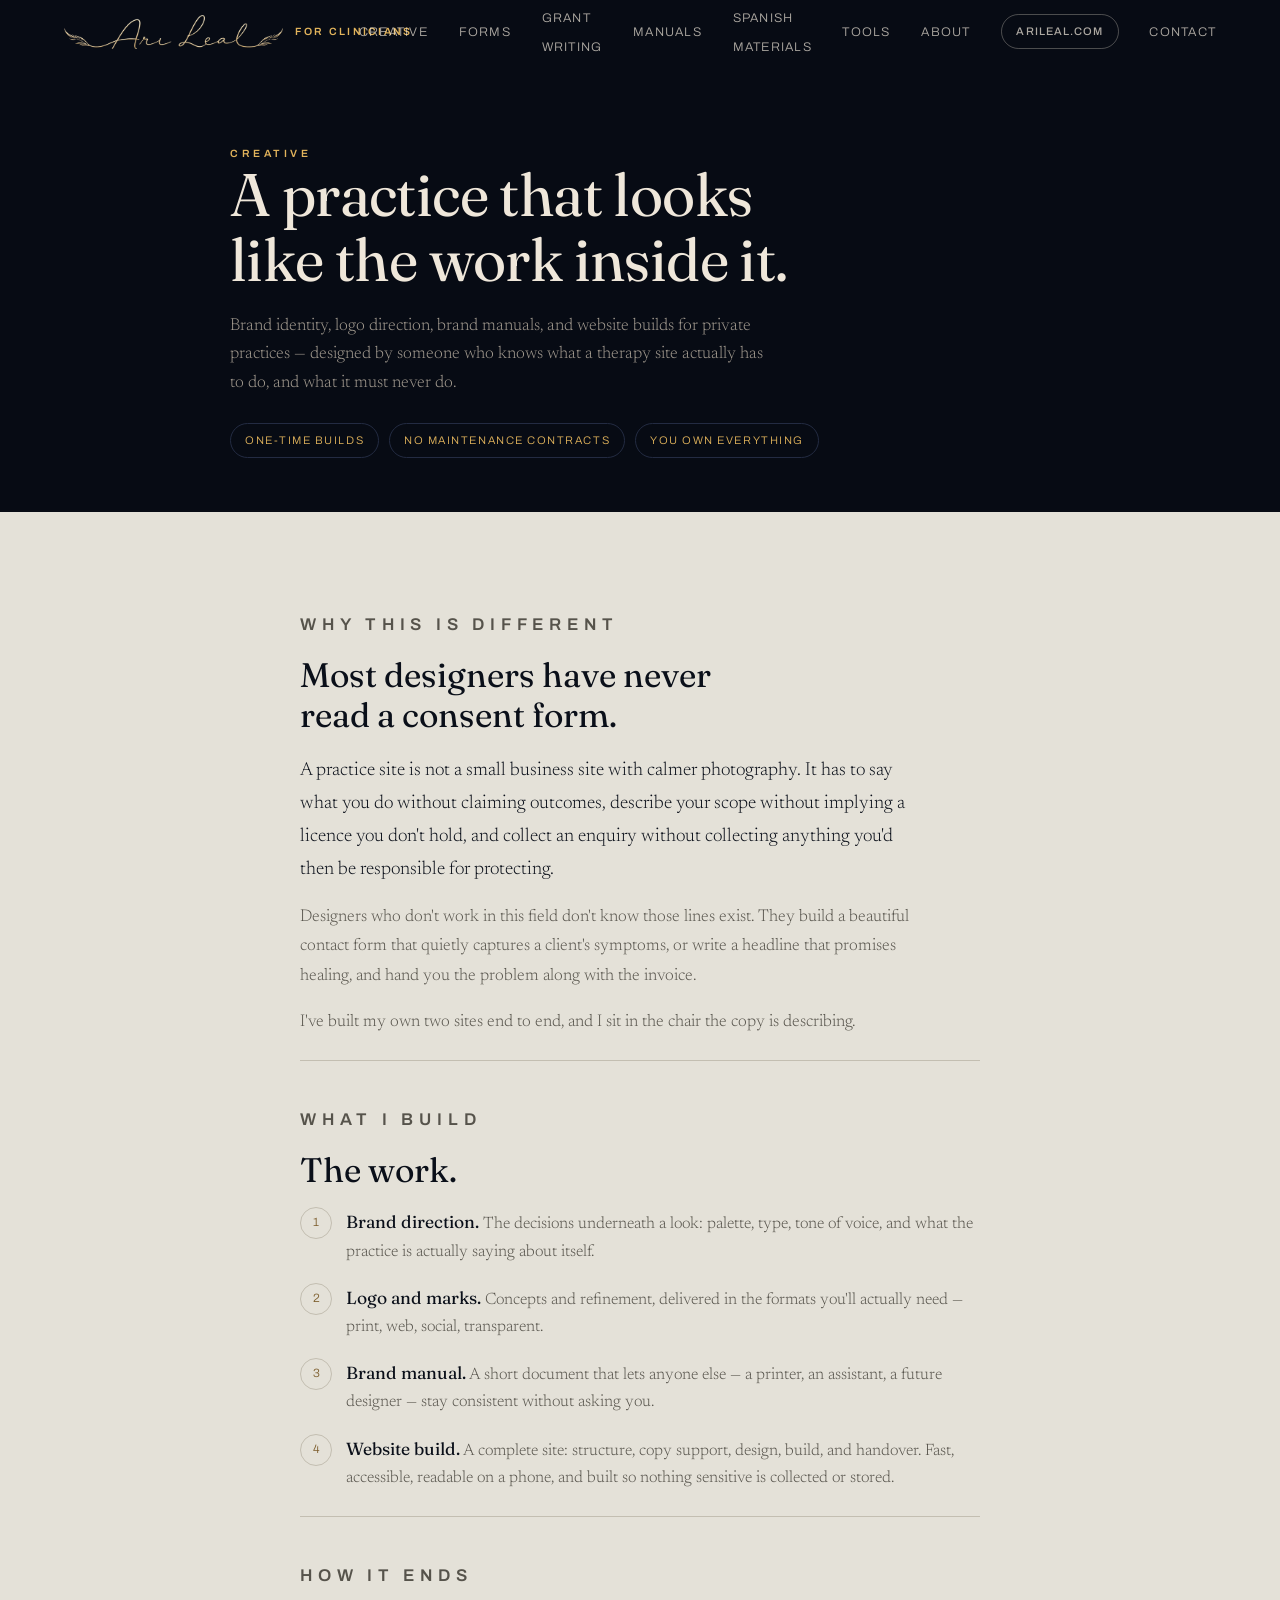
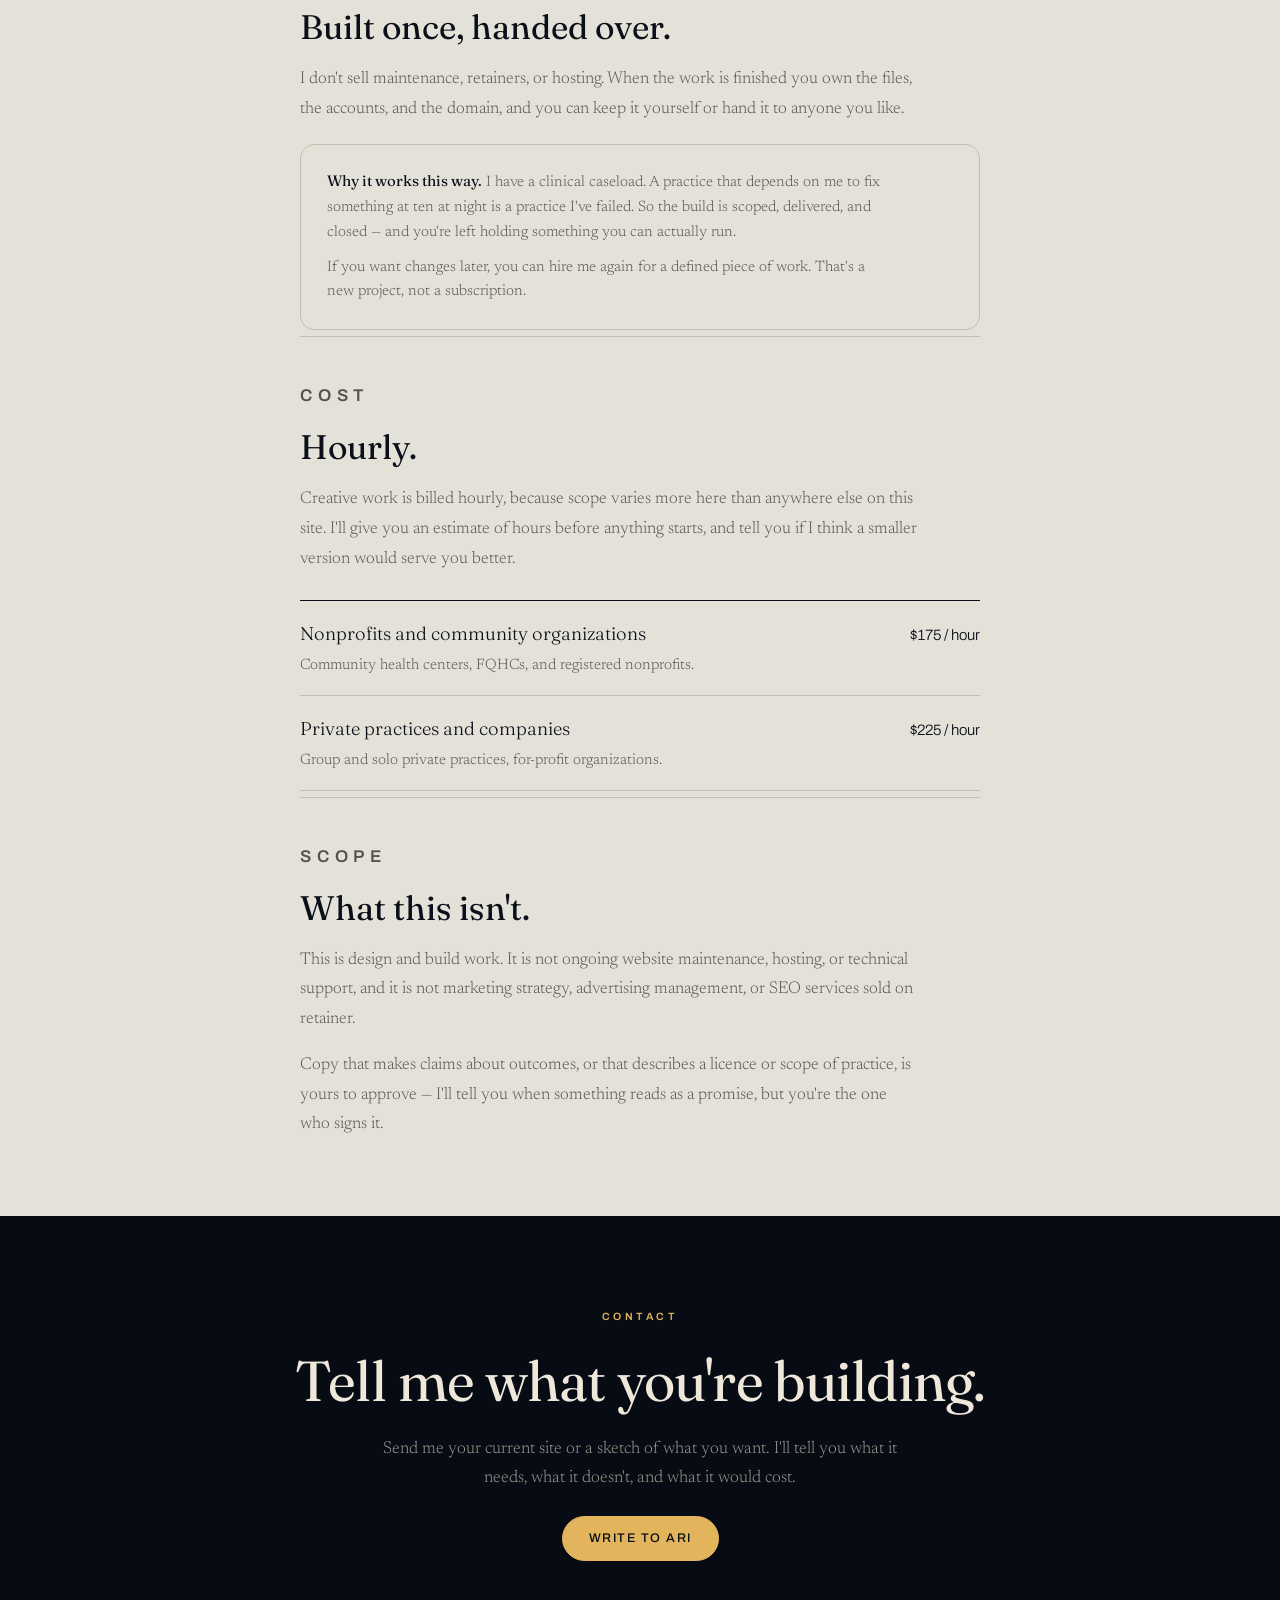
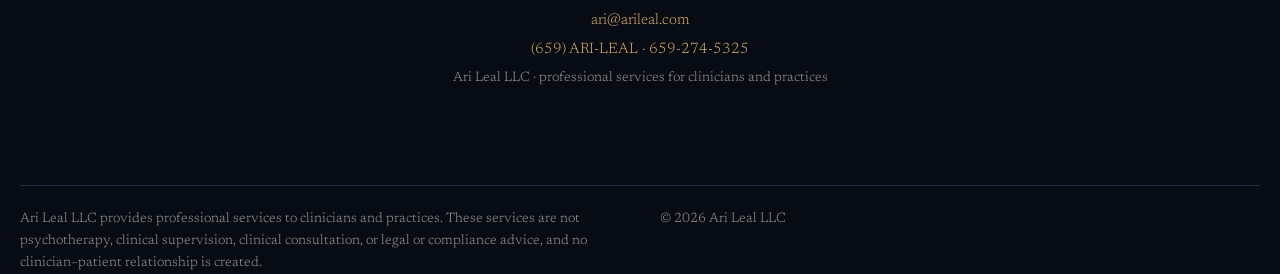
==== creative.html @ 5d5bcf8e "Add files via upload" ====
<!DOCTYPE html>
<html lang="en">
<head>
<meta charset="UTF-8">
<meta name="viewport" content="width=device-width, initial-scale=1.0">
<title>Creative &mdash; Branding and Websites for Practices &middot; Ari Leal for Clinicians</title>
<meta name="description" content="Brand identity, logo direction, brand manuals and website builds for private practices — by a clinician who knows what a practice site has to do. One-time builds, no maintenance contracts.">
<link rel="preconnect" href="https://fonts.googleapis.com">
<link rel="preconnect" href="https://fonts.gstatic.com" crossorigin>
<link rel="stylesheet" href="https://fonts.googleapis.com/css2?family=Archivo:wght@400;500;600&family=Fraunces:ital,opsz,wght@0,9..144,400;0,9..144,500;0,9..144,600;1,9..144,400;1,9..144,500&family=Newsreader:ital,opsz,wght@0,6..72,300;0,6..72,400;1,6..72,300&display=swap">
<link rel="stylesheet" href="styles.css?v=1">
</head>
<body>

<nav id="nav">
  <a class="wordmark" href="index.html" aria-label="Ari Leal — for clinicians"><img src="assets/signature.png" alt="Ari Leal"><span class="wm-sub">For Clinicians</span></a>
  <ul>
    <li><a href="creative.html">Creative</a></li>
    <li><a href="forms.html">Forms</a></li>
    <li><a href="grant-writing.html">Grant Writing</a></li>
    <li><a href="manuals.html">Manuals</a></li>
    <li><a href="spanish-materials.html">Spanish Materials</a></li>
    <li><a href="tools.html">Tools</a></li>
    <li><a href="index.html#about">About</a></li>
    <li><a class="pill pill--ghost navpill" href="https://www.arileal.com">arileal.com</a></li>
    <li><a class="cta" href="#contact">Contact</a></li>
  </ul>
  <button id="menuBtn" class="menu-btn" aria-expanded="false" aria-controls="drawer">Menu</button>
</nav>

<div id="drawer" class="drawer" aria-hidden="true">
  <button id="drawerClose" class="drawer-close" aria-label="Close">Close</button>
  <a href="creative.html">Creative</a>
  <a href="forms.html">Forms</a>
  <a href="grant-writing.html">Grant Writing</a>
  <a href="manuals.html">Manuals</a>
  <a href="spanish-materials.html">Spanish Materials</a>
  <a href="tools.html">Tools</a>
  <a href="index.html#about">About</a>
  <a href="#contact">Contact</a>
  <a href="https://www.arileal.com">arileal.com</a>
</div>


<section class="panel" id="c-hero" data-tone="dark">
  <div class="wrap">
    <p class="eyebrow rv">Creative</p>
    <h1 class="rv">A practice that looks like the work inside it.</h1>
    <p class="lede rv">Brand identity, logo direction, brand manuals, and website builds for private practices &mdash; designed by someone who knows what a therapy site actually has to do, and what it must never do.</p>
    <div class="creds rv">
      <span>One-time builds</span>
      <span>No maintenance contracts</span>
      <span>You own everything</span>
    </div>
  </div>
</section>

<section class="panel c-body" data-tone="light">
  <div class="wrap"><div class="c-col">

    <div class="c-beat">
      <p class="eyebrow">Why this is different</p>
      <h2>Most designers have never read a consent form.</h2>
      <p class="lead">A practice site is not a small business site with calmer photography. It has to say what you do without claiming outcomes, describe your scope without implying a licence you don't hold, and collect an enquiry without collecting anything you'd then be responsible for protecting.</p>
      <p>Designers who don't work in this field don't know those lines exist. They build a beautiful contact form that quietly captures a client's symptoms, or write a headline that promises healing, and hand you the problem along with the invoice.</p>
      <p>I've built my own two sites end to end, and I sit in the chair the copy is describing.</p>
    </div>

    <div class="c-beat">
      <p class="eyebrow">What I build</p>
      <h2>The work.</h2>
      <ol>
        <li><b>Brand direction.</b> The decisions underneath a look: palette, type, tone of voice, and what the practice is actually saying about itself.</li>
        <li><b>Logo and marks.</b> Concepts and refinement, delivered in the formats you'll actually need &mdash; print, web, social, transparent.</li>
        <li><b>Brand manual.</b> A short document that lets anyone else &mdash; a printer, an assistant, a future designer &mdash; stay consistent without asking you.</li>
        <li><b>Website build.</b> A complete site: structure, copy support, design, build, and handover. Fast, accessible, readable on a phone, and built so nothing sensitive is collected or stored.</li>
      </ol>
    </div>

    <div class="c-beat">
      <p class="eyebrow">How it ends</p>
      <h2>Built once, handed over.</h2>
      <p>I don't sell maintenance, retainers, or hosting. When the work is finished you own the files, the accounts, and the domain, and you can keep it yourself or hand it to anyone you like.</p>
      <div class="notebox">
        <p><b>Why it works this way.</b> I have a clinical caseload. A practice that depends on me to fix something at ten at night is a practice I've failed. So the build is scoped, delivered, and closed &mdash; and you're left holding something you can actually run.</p>
        <p>If you want changes later, you can hire me again for a defined piece of work. That's a new project, not a subscription.</p>
      </div>
    </div>

    <div class="c-beat">
      <p class="eyebrow">Cost</p>
      <h2>Hourly.</h2>
      <p>Creative work is billed hourly, because scope varies more here than anywhere else on this site. I'll give you an estimate of hours before anything starts, and tell you if I think a smaller version would serve you better.</p>
      <div class="prices">
        <div class="price-row">
          <div><div class="pname">Nonprofits and community organizations</div><div class="pdesc">Community health centers, FQHCs, and registered nonprofits.</div></div>
          <div class="pfig">$175 / hour</div>
        </div>
        <div class="price-row">
          <div><div class="pname">Private practices and companies</div><div class="pdesc">Group and solo private practices, for-profit organizations.</div></div>
          <div class="pfig">$225 / hour</div>
        </div>
      </div>
    </div>

    <div class="c-beat">
      <p class="eyebrow">Scope</p>
      <h2>What this isn't.</h2>
      <p>This is design and build work. It is not ongoing website maintenance, hosting, or technical support, and it is not marketing strategy, advertising management, or SEO services sold on retainer.</p>
      <p>Copy that makes claims about outcomes, or that describes a licence or scope of practice, is yours to approve &mdash; I'll tell you when something reads as a promise, but you're the one who signs it.</p>
    </div>

  </div></div>
</section>
<section class="panel" id="contact" data-tone="dark">
  <div class="wrap begin-inner">
    <p class="eyebrow">Contact</p>
    <h2>Tell me what you're building.</h2>
    <p class="lede">Send me your current site or a sketch of what you want. I'll tell you what it needs, what it doesn't, and what it would cost.</p>
    <p class="cta-row">
      <a class="pill pill--solid" href="mailto:ari@arileal.com?subject=Clinician%20services">Write to Ari</a>
    </p>
    <p class="reach">
      <a href="mailto:ari@arileal.com">ari@arileal.com</a><br>
      <a href="tel:+16592745325">(659) ARI-LEAL &middot; 659-274-5325</a><br>
      <span class="dim">Ari Leal LLC &middot; professional services for clinicians and practices</span>
    </p>
  </div>
</section>

<footer>
  <p class="legal">Ari Leal LLC provides professional services to clinicians and practices. These services are not psychotherapy, clinical supervision, clinical consultation, or legal or compliance advice, and no clinician&ndash;patient relationship is created.</p>
  <p class="legal">&copy; 2026 Ari Leal LLC</p>
</footer>

<script>
(function(){
  var root=document.documentElement; root.classList.add('js');
  document.body.setAttribute('data-tone','light');
  var panels=[].slice.call(document.querySelectorAll('.panel'));
  var nav=document.getElementById('nav');
  if('IntersectionObserver' in window){
    var reveal=new IntersectionObserver(function(es){es.forEach(function(e){if(e.isIntersecting)e.target.classList.add('is-in');});},{threshold:0.12});
    panels.forEach(function(p){reveal.observe(p);});
    var active=new IntersectionObserver(function(es){es.forEach(function(e){
      if(!e.isIntersecting)return;
      document.body.setAttribute('data-tone',e.target.getAttribute('data-tone'));
    });},{threshold:0.5});
    panels.forEach(function(p){active.observe(p);});
  }else{panels.forEach(function(p){p.classList.add('is-in');});}
  panels[0].classList.add('is-in');
  function onScroll(){nav.classList.toggle('solid',window.scrollY>40);} onScroll();
  window.addEventListener('scroll',onScroll,{passive:true});
  var btn=document.getElementById('menuBtn'),dr=document.getElementById('drawer'),cl=document.getElementById('drawerClose');
  function openD(){dr.classList.add('open');dr.setAttribute('aria-hidden','false');btn.setAttribute('aria-expanded','true');}
  function closeD(){dr.classList.remove('open');dr.setAttribute('aria-hidden','true');btn.setAttribute('aria-expanded','false');}
  if(btn){btn.addEventListener('click',openD);} if(cl){cl.addEventListener('click',closeD);}
  if(dr){dr.querySelectorAll('a').forEach(function(a){a.addEventListener('click',closeD);});}
})();
</script>
</body>
</html>
---- styles.css ----
/* =========================================================
   ARI LEAL — shared stylesheet
   base system + per-page sections
   ========================================================= */


/* ============================================================
   ARI LEAL — THE DESCENT
   Seven levels. Dark = submerged. Light = surfaced.
   Palette extends the existing night & gold tokens.
   ============================================================ */

:root{
  /* submerged */
  --night:#070B14; --panel:#0D1220; --line:#232B42;
  --gold:#E2B45C;  --gold-soft:#A9874A;
  --ink:#EFE7DA;   --muted:#A39B90;
  /* surfaced */
  --shore:#E4E1D8; --shore-2:#D6D2C7; --shore-line:#C3BEB1;
  --ink-deep:#0A0F19; --muted-deep:#56534B; --gold-deep:#7A5A28;
  /* spent once */
  --ember:#D4784A; --ember-deep:#A8512A;

  --fr:"Fraunces",Georgia,serif;
  --nw:"Newsreader",Georgia,serif;
  --ar:"Archivo","Helvetica Neue",Arial,sans-serif;

  --nav-h:64px;
  --pad:clamp(22px,5vw,72px);
  --ease:cubic-bezier(.22,.61,.36,1);
}

*{box-sizing:border-box;margin:0;padding:0}
html{
  scroll-behavior:smooth;
  scroll-snap-type:y mandatory;
  background:var(--night);
  -webkit-text-size-adjust:100%;
}
body{
  background:var(--night);
  color:var(--ink);
  font-family:var(--nw); font-weight:300;
  font-size:17px; line-height:1.65;
  -webkit-font-smoothing:antialiased;
  overflow-x:hidden;
}
img,video{display:block;max-width:100%}
a{color:inherit;text-decoration:none}
:focus-visible{outline:2px solid var(--gold);outline-offset:3px;border-radius:2px}

/* ---------- tone system : every component reads these ---------- */
[data-tone="dark"]{
  --bg:var(--night); --surface:var(--panel); --fg:var(--ink);
  --dim:var(--muted); --accent:var(--gold); --accent-ink:var(--night);
  --rule:var(--line);
}
[data-tone="light"]{
  --bg:var(--shore); --surface:var(--shore-2); --fg:var(--ink-deep);
  --dim:var(--muted-deep); --accent:var(--gold-deep); --accent-ink:var(--shore);
  --rule:var(--shore-line);
}

/* ============================ NAV ============================ */
#nav{
  position:fixed; inset:0 0 auto 0; z-index:60;
  height:var(--nav-h);
  display:flex; align-items:center; justify-content:space-between;
  padding:0 var(--pad);
  font-family:var(--ar);
  transition:background .45s var(--ease), border-color .45s var(--ease), color .45s var(--ease);
  border-bottom:1px solid transparent;
  color:var(--ink);
}
#nav.solid{backdrop-filter:blur(14px) saturate(120%);-webkit-backdrop-filter:blur(14px) saturate(120%)}
body[data-tone="dark"] #nav.solid{background:rgba(7,11,20,.78);border-bottom-color:rgba(35,43,66,.9);color:var(--ink)}
body[data-tone="light"] #nav.solid{background:rgba(228,225,216,.82);border-bottom-color:rgba(195,190,177,.9);color:var(--ink-deep)}
body[data-tone="light"] #nav:not(.solid){color:var(--ink-deep)}

.wordmark{
  font-family:var(--fr); font-weight:500;
  font-size:14px; letter-spacing:.34em; text-transform:uppercase;
  white-space:nowrap;
}
#nav ul{display:flex; gap:clamp(16px,2.4vw,34px); list-style:none; align-items:center}
#nav ul a{
  font-size:12.5px; letter-spacing:.1em; text-transform:uppercase;
  opacity:.72; transition:opacity .2s, color .2s;
}
#nav ul a:hover{opacity:1}
.pill{
  display:inline-flex; align-items:center; justify-content:center; gap:.5em;
  font-family:var(--ar); font-size:12.5px; font-weight:500;
  letter-spacing:.12em; text-transform:uppercase;
  padding:11px 26px; border-radius:999px;
  border:1px solid currentColor;
  transition:background .28s var(--ease), color .28s var(--ease), transform .28s var(--ease), border-color .28s var(--ease);
  white-space:nowrap;
}
.pill:hover{transform:translateY(-1px)}
.pill--ghost{color:var(--fg); border-color:color-mix(in srgb, var(--fg) 42%, transparent)}
.pill--ghost:hover{border-color:var(--fg); background:color-mix(in srgb, var(--fg) 8%, transparent)}
.pill--solid{background:var(--accent); color:var(--accent-ink); border-color:var(--accent)}
.pill--solid:hover{background:color-mix(in srgb, var(--accent) 84%, var(--fg)); border-color:transparent}
#nav .pill{padding:9px 22px; font-size:11.5px}
#nav .pill--nav{color:var(--gold); border-color:var(--gold-soft)}
body[data-tone="light"] #nav .pill--nav{color:var(--gold-deep); border-color:var(--gold-deep)}
body[data-tone="light"] #nav .pill--nav:hover{background:rgba(122,90,40,.1)}
body[data-tone="dark"] #nav .pill--nav:hover{background:rgba(226,180,92,.1)}

.menu-btn{
  display:none; background:none; border:0; cursor:pointer; color:inherit;
  font-family:var(--ar); font-size:11.5px; letter-spacing:.14em; text-transform:uppercase;
  padding:10px 4px;
}

/* ---------- mobile drawer ---------- */
#drawer{
  position:fixed; inset:0; z-index:70;
  background:rgba(7,11,20,.97);
  backdrop-filter:blur(18px); -webkit-backdrop-filter:blur(18px);
  display:flex; flex-direction:column; justify-content:center; gap:6px;
  padding:0 var(--pad);
  transform:translateY(-100%); transition:transform .5s var(--ease);
  color:var(--ink);
}
#drawer.open{transform:none}
#drawer a{
  font-family:var(--fr); font-size:clamp(26px,7vw,40px); font-weight:400;
  padding:10px 0; border-bottom:1px solid var(--line);
}
#drawer .close{
  position:absolute; top:18px; right:var(--pad);
  font-family:var(--ar); font-size:12px; letter-spacing:.16em; text-transform:uppercase;
  background:none;border:0;color:var(--muted);cursor:pointer;padding:10px
}

/* ======================== DEPTH GAUGE ======================== */
.gauge{
  position:fixed; right:clamp(14px,2vw,28px); top:50%; transform:translateY(-50%);
  z-index:55; display:flex; flex-direction:column; align-items:flex-end; gap:16px;
}
.gauge-track{
  position:absolute; right:5px; top:-14px; bottom:-14px; width:1px;
  background:color-mix(in srgb, var(--fg) 22%, transparent);
}
.gauge-fill{
  position:absolute; right:5px; top:-14px; bottom:-14px; width:1px;
  background:var(--accent); transform-origin:top; transform:scaleY(0);
  transition:transform .12s linear;
}
.gauge a{
  position:relative; display:flex; align-items:center; gap:10px;
  font-family:var(--ar); font-size:9.5px; letter-spacing:.16em; text-transform:uppercase;
}
.gauge .lbl{
  color:var(--dim); opacity:0; transform:translateX(6px);
  transition:opacity .3s var(--ease), transform .3s var(--ease);
  white-space:nowrap;
}
.gauge a:hover .lbl,.gauge a:focus-visible .lbl,.gauge a.on .lbl{opacity:1;transform:none}
.gauge a.on .lbl{color:var(--accent)}
.gauge .dot{
  position:relative; z-index:1;
  width:9px;height:9px;border-radius:50%;
  border:1px solid color-mix(in srgb, var(--fg) 45%, transparent);
  background:var(--bg);
  transition:background .3s var(--ease), border-color .3s var(--ease), transform .3s var(--ease);
}
.gauge a.on .dot{background:var(--accent);border-color:var(--accent);transform:scale(1.25)}

/* ========================== PANELS ========================== */
.panel{
  position:relative;
  min-height:100svh;
  scroll-snap-align:start;
  display:flex; align-items:center;
  padding:calc(var(--nav-h) + 28px) var(--pad) 92px;
  background:var(--bg); color:var(--fg);
  overflow:hidden;
  isolation:isolate;
}
.wrap{width:100%; max-width:1240px; margin:0 auto; position:relative; z-index:2}

.eyebrow{
  font-family:var(--ar); font-size:10.5px; font-weight:600;
  letter-spacing:.34em; text-transform:uppercase; color:var(--accent);
}
.kicker{
  font-family:var(--nw); font-style:italic; font-size:clamp(15px,1.5vw,19px);
  color:var(--dim);
}
h1,h2{font-family:var(--fr); font-weight:400; text-wrap:balance; color:var(--fg)}
.lede{color:var(--dim); font-size:clamp(15.5px,1.35vw,18.5px); max-width:52ch}

/* ---------- reveal (only when JS is on) ---------- */
html.js .panel:not(.is-in) .rv{opacity:0; transform:translateY(26px)}
.rv{transition:opacity .9s var(--ease), transform .9s var(--ease)}
.panel.is-in .rv{opacity:1; transform:none}
.rv:nth-child(2){transition-delay:.07s}
.rv:nth-child(3){transition-delay:.14s}
.rv:nth-child(4){transition-delay:.21s}
.rv:nth-child(5){transition-delay:.28s}

/* ====================== 1 · HERO ====================== */
#top{padding-bottom:118px}
.bed{position:absolute;inset:0;z-index:0;overflow:hidden}
.bed video,.bed img{width:100%;height:100%;object-fit:cover}
.bed::after{
  content:"";position:absolute;inset:0;
  background:linear-gradient(180deg, rgba(7,11,20,.74) 0%, rgba(7,11,20,.34) 42%, rgba(7,11,20,.55) 72%, rgba(7,11,20,.94) 100%);
}
.hero-inner{text-align:center; display:flex; flex-direction:column; align-items:center; gap:clamp(18px,2.4vw,28px)}
.hero-inner h1{
  font-style:normal;
  font-size:clamp(29px,4.3vw,58px);
  line-height:1.18; letter-spacing:-.012em;
  max-width:19ch;
}
.hero-inner h1 em{font-style:normal;color:var(--gold)}
.hero-inner .lede{max-width:44ch; margin-inline:auto}
.cta-row{display:flex; gap:14px; flex-wrap:wrap; justify-content:center}

.cue{
  position:absolute; left:50%; bottom:34px; transform:translateX(-50%);
  z-index:3; display:flex; flex-direction:column; align-items:center; gap:10px;
  font-family:var(--ar); font-size:9.5px; letter-spacing:.4em; text-transform:uppercase;
  color:var(--gold-soft);
}
.cue span{display:block;width:1px;height:44px;background:linear-gradient(var(--gold-soft),transparent);position:relative;overflow:hidden}
.cue span::after{
  content:"";position:absolute;inset:0;background:var(--gold);
  animation:drop 2.6s var(--ease) infinite;
}
@keyframes drop{0%{transform:translateY(-100%)}60%,100%{transform:translateY(100%)}}

/* hero load sequence */
@keyframes rise{from{opacity:0;transform:translateY(30px)}to{opacity:1;transform:none}}
#top .hero-inner>*{animation:rise .7s var(--ease) both}
#top .hero-inner>*:nth-child(1){animation-delay:.05s}
#top .hero-inner>*:nth-child(2){animation-delay:.13s}
#top .hero-inner>*:nth-child(3){animation-delay:.21s}
#top .hero-inner>*:nth-child(4){animation-delay:.29s}
@keyframes drift{from{transform:scale(1.06) translateY(0)}to{transform:scale(1.14) translateY(-1.6%)}}
#top .bed video{animation:drift 26s ease-in-out infinite alternate}

/* ====================== 2 · ARI ====================== */
.split{
  display:grid; gap:clamp(28px,4vw,66px);
  grid-template-columns:minmax(0,1.05fr) minmax(0,1fr);
  align-items:center;
}
.split.flip>.figure{order:2}
.figure{position:relative}
.figure img{
  width:100%; height:clamp(280px,46vh,460px); object-fit:cover;
  object-position:center 22%;
}
.figure figcaption{
  font-family:var(--ar); font-size:10px; letter-spacing:.22em; text-transform:uppercase;
  color:var(--dim); margin-top:12px;
}
.stack{display:flex; flex-direction:column; gap:clamp(14px,1.8vw,20px); align-items:flex-start}
.stack h2{font-size:clamp(38px,5.4vw,74px); line-height:.98; letter-spacing:-.022em}
.meta{
  font-family:var(--ar); font-size:11px; letter-spacing:.14em; text-transform:uppercase;
  color:var(--dim); display:flex; flex-wrap:wrap; gap:8px 18px;
  border-top:1px solid var(--rule); padding-top:16px; width:100%;
}

/* ================== 3-5 · THE OFFERINGS ================== */
.offer h2{font-size:clamp(46px,8vw,108px); line-height:.9; letter-spacing:-.03em}
.motif{position:relative; display:flex; justify-content:center}
.motif img{width:min(100%,392px)}
/* submerged: the symbol dissolved into the water */
[data-tone="dark"] .motif img{mix-blend-mode:screen; opacity:.95}
[data-tone="dark"] .motif::before{
  content:"";position:absolute;inset:-14%;border-radius:50%;
  background:radial-gradient(circle, rgba(226,180,92,.13), transparent 68%);
}
/* surfaced: the symbol framed as an object you can hold */
[data-tone="light"] .motif{
  background:var(--night);
  border:1px solid var(--line);
  box-shadow:inset 0 0 0 1px rgba(226,180,92,.14);
  padding:clamp(20px,3vw,42px);
}
[data-tone="light"] .motif img{mix-blend-mode:screen}
@keyframes breathe{from{transform:translateY(-7px)}to{transform:translateY(7px)}}
.motif img{animation:breathe 9s ease-in-out infinite alternate}

.enter{
  display:inline-flex;align-items:center;gap:.65em;
  font-family:var(--ar);font-size:12px;font-weight:500;letter-spacing:.18em;text-transform:uppercase;
  color:var(--accent); padding-bottom:6px;
  border-bottom:1px solid color-mix(in srgb, var(--accent) 45%, transparent);
  transition:gap .28s var(--ease), border-color .28s var(--ease);
}
.enter:hover{gap:1.1em; border-bottom-color:var(--accent)}

/* ====================== 6 · UNFOLD ====================== */
#unfold{--accent:var(--ember-deep)}
#unfold .rule{width:64px;height:2px;background:var(--ember);border:0}
#unfold h2{font-family:var(--fr);font-size:clamp(52px,9.5vw,124px);line-height:.86;letter-spacing:.02em}
.cover{
  justify-self:center;
  width:min(100%,330px); box-shadow:0 26px 60px -24px rgba(10,15,25,.55), 0 2px 0 rgba(10,15,25,.1);
  transform:rotate(-1.4deg);
  transition:transform .6s var(--ease);
}
.cover:hover{transform:rotate(0deg) translateY(-6px)}

/* ====================== 7 · BEGIN ====================== */
#begin{flex-direction:column; justify-content:space-between; gap:40px; padding-bottom:36px}
.begin-inner{
  display:flex;flex-direction:column;align-items:center;text-align:center;
  gap:clamp(16px,2vw,24px); margin:auto; max-width:720px;
}
.begin-inner h2{font-size:clamp(30px,4.4vw,58px); line-height:1.1; letter-spacing:-.015em}
.emblem{width:96px;opacity:.9}
footer{
  width:100%;max-width:1240px;margin:0 auto;
  border-top:1px solid var(--rule); padding-top:22px;
  display:grid; gap:16px 40px; grid-template-columns:repeat(auto-fit,minmax(210px,1fr));
  font-size:13.5px; color:var(--dim);
}
footer a:hover{color:var(--gold)}
.f-title{
  font-family:var(--ar);font-size:10px;letter-spacing:.24em;text-transform:uppercase;
  color:var(--gold-soft);margin-bottom:8px;display:block;
}
.disclaimer{font-size:12px;line-height:1.6;color:color-mix(in srgb,var(--muted) 78%, transparent)}
.f-links{display:flex;flex-direction:column;gap:5px}

/* ========================= RESPONSIVE ========================= */
@media (max-width:1080px){
  .gauge{display:none}
}
@media (max-width:860px){
  html{scroll-snap-type:none}
  #nav ul{display:none}
  #nav .pill--nav{display:none}
  .menu-btn{display:block}
  .split{grid-template-columns:1fr; gap:26px}
  .split.flip>.figure{order:0}
  .panel{padding-top:calc(var(--nav-h) + 26px); padding-bottom:64px; min-height:auto}
  #top,#begin{min-height:100svh}
  .motif img{width:min(72%,300px)}
  .figure img{height:clamp(230px,34vh,320px)}
  .offer h2{font-size:clamp(42px,13vw,68px)}
  .stack h2{font-size:clamp(36px,11vw,58px)}
  #unfold h2{font-size:clamp(48px,17vw,88px)}
}
@media (max-height:700px) and (min-width:861px){
  html{scroll-snap-type:y proximity}
  .panel{min-height:auto; padding-block:calc(var(--nav-h) + 40px) 72px}
  #top{min-height:100svh}
}
@media (prefers-reduced-motion: reduce){
  html{scroll-behavior:auto; scroll-snap-type:none}
  *,*::before,*::after{animation:none!important;transition:none!important}
  html.js .panel:not(.is-in) .rv{opacity:1;transform:none}
}

/* ============ HOMEPAGE ============ */
/* signature wordmark */
.wordmark img{height:34px;width:auto;display:block}
@media (max-width:860px){ .wordmark img{height:28px} }

/* UNFOLD panel: shorter, calmer */
#unfold{min-height:auto; padding-block:clamp(56px,9vh,96px)}
#unfold h2{font-size:clamp(40px,6vw,76px)}
#unfold .cover{width:min(100%,230px)}
#unfold .lede{max-width:44ch}
@media (max-width:860px){ #unfold .cover{width:min(72%,220px)} }

/* About portrait: portrait-shaped, face fully visible */
#ari .figure img{
  height:auto;
  aspect-ratio:4/5;
  max-height:clamp(340px,58vh,560px);
  width:auto;
  max-width:100%;
  object-fit:cover;
  object-position:center 34%;
  margin-inline:auto;
}
@media (max-width:860px){
  #ari .figure img{max-height:clamp(300px,44vh,420px)}
}

/* ---- THE WORK: three tiles ---- */
#work{min-height:auto; padding-block:clamp(64px,10vh,110px)}
.work-head{text-align:center; max-width:60ch; margin:0 auto clamp(34px,5vw,56px)}
.work-head h2{font-size:clamp(28px,3.4vw,42px); margin:12px 0 16px}
.work-head .lede{margin-inline:auto}
.tiles{display:grid; grid-template-columns:repeat(3,minmax(0,1fr)); gap:clamp(18px,2.4vw,28px)}
.tile{
  background:var(--surface); border:1px solid var(--rule); border-radius:18px;
  padding:clamp(28px,3vw,40px) clamp(22px,2.4vw,32px) clamp(26px,3vw,34px);
  display:flex; flex-direction:column; align-items:center; text-align:center;
  transition:transform .3s var(--ease), border-color .3s var(--ease);
}
.tile:hover{transform:translateY(-4px); border-color:var(--gold-soft)}
.tile img{width:clamp(74px,7vw,104px); height:auto; margin-bottom:22px}
.tile h3{font-family:var(--fr); font-weight:400; font-size:clamp(22px,2.3vw,28px); color:var(--fg); margin-bottom:6px}
.tile .kicker{font-size:14px; margin-bottom:14px; color:var(--accent); font-style:italic}
.tile .tile-body{color:var(--dim); font-size:15.5px; line-height:1.65; flex:1}
.tile .enter{
  margin-top:22px; font-family:var(--ar); font-size:11.5px; font-weight:600;
  letter-spacing:.22em; text-transform:uppercase; color:var(--accent);
}
@media (max-width:900px){ .tiles{grid-template-columns:1fr; gap:16px} .tile{padding:30px 26px} }

/* portrait caption sits under the (centred) image */
#ari .figure{text-align:center}
#ari .figure figcaption{text-align:center}

/* ===================== ROOM PAGES (light) — additions to The Descent ===================== */
html{scroll-snap-type:none}
.panel{min-height:auto;scroll-snap-align:none}
#begin{min-height:auto}

/* hero */
#hero{min-height:82vh;padding-bottom:120px;background:var(--shore) 72% center/cover no-repeat}
#hero::before{content:"";position:absolute;inset:0;z-index:1;pointer-events:none;
  background:linear-gradient(90deg,rgba(228,225,216,.62) 0%,rgba(228,225,216,.42) 34%,rgba(228,225,216,0) 58%)}
#hero::after{content:"";position:absolute;left:0;right:0;bottom:0;height:180px;z-index:1;pointer-events:none;
  background:linear-gradient(180deg,rgba(228,225,216,0),var(--shore))}
.hero-copy{max-width:36rem}
.crumb{font-family:var(--ar);font-size:11px;letter-spacing:.18em;text-transform:uppercase;color:var(--dim);margin-bottom:26px}
.crumb a{opacity:.85}.crumb a:hover{opacity:1}
.crumb span{margin:0 9px;opacity:.5}
#hero h1{font-size:clamp(46px,7vw,86px);line-height:.98;letter-spacing:-.005em}
.rule{width:64px;height:2px;background:var(--accent);margin:26px 0 20px}
.triad{font-family:var(--ar);font-size:11.5px;font-weight:600;letter-spacing:.3em;text-transform:uppercase;color:var(--accent)}
.desc{margin-top:18px;font-size:clamp(17px,1.7vw,20px);line-height:1.5;color:var(--fg);max-width:30rem}

/* reading column */
#read{padding-top:24px;padding-bottom:36px;align-items:flex-start}
.col{width:100%;max-width:660px;margin:0 auto}
.beat{padding:56px 0 10px}
.beat + .beat{border-top:1px solid var(--rule)}
.beat h2{font-size:clamp(28px,3.2vw,38px);line-height:1.15;margin:12px 0 20px}
.beat p{color:var(--dim);margin-bottom:18px;max-width:60ch;font-size:17.5px;line-height:1.7}
.beat p.lead{font-size:19.5px;color:var(--fg)}
.beat p.short{color:var(--fg);font-family:var(--fr);font-size:19px}
.pull{font-family:var(--fr);font-style:italic;font-size:clamp(21px,2.5vw,27px);line-height:1.4;color:var(--fg);
  margin:28px 0;padding-left:22px;border-left:2px solid var(--accent)}

/* arcs — a table, not cards */
.arcs{margin-top:34px;border-top:1px solid var(--fg)}
.arc{display:grid;grid-template-columns:150px 1fr auto;gap:24px;align-items:baseline;padding:20px 0;border-bottom:1px solid var(--rule)}
.arc .name{font-family:var(--fr);font-style:italic;font-size:20px;color:var(--fg)}
.arc .d{color:var(--dim);font-size:16px;line-height:1.55}
.arc .price{font-family:var(--ar);font-variant-numeric:tabular-nums;font-weight:500;color:var(--fg);white-space:nowrap;text-align:right;font-size:15px}
.arc .price small{display:block;font-weight:400;color:var(--dim);font-size:12px;margin-top:3px;letter-spacing:.02em}
.arcs-note{margin-top:16px;font-size:15px;color:var(--dim)}

/* other rooms */
.switch{max-width:660px;margin:40px auto 0;padding-top:26px;border-top:1px solid var(--rule);display:flex;gap:10px;flex-wrap:wrap;align-items:center}
.switch .lbl{font-family:var(--ar);font-size:10.5px;letter-spacing:.3em;text-transform:uppercase;color:var(--accent);margin-right:8px}

@media(max-width:860px){
  #hero{min-height:0;padding-bottom:90px;background-position:62% center}
  #hero::before{background:linear-gradient(180deg,rgba(228,225,216,.96) 0%,rgba(228,225,216,.9) 46%,rgba(228,225,216,.55) 72%,rgba(228,225,216,.25) 100%)}
  .beat{padding:44px 0 8px}
}
@media(max-width:640px){.arc{grid-template-columns:1fr;gap:6px}.arc .price{text-align:left}}

/* ===================== UNFOLD STORE ===================== */
#brand{min-height:auto; padding-block:clamp(96px,14vh,150px) clamp(40px,6vh,70px); text-align:center}
#brand .wrap{display:flex; flex-direction:column; align-items:center; gap:18px}
.brandword{
  font-family:var(--fr); font-weight:400; letter-spacing:.3em; text-transform:uppercase;
  font-size:clamp(42px,8vw,96px); line-height:1; color:var(--fg); margin-left:.3em;
}
.brandword span{color:var(--accent)}
.store-credo{font-family:var(--fr); font-style:italic; font-size:clamp(17px,2.2vw,23px); color:var(--fg); max-width:34ch}
.store-credo em{color:var(--accent); font-style:italic}
.store-rule{width:60px;height:2px;background:var(--accent);border:0;margin-top:8px}

#flagship{min-height:auto; padding-block:clamp(48px,8vh,86px)}
.flag{display:grid; grid-template-columns:minmax(0,.85fr) minmax(0,1fr); gap:clamp(30px,5vw,70px); align-items:center}
.flag .cover{justify-self:center; width:min(100%,300px);
  box-shadow:0 26px 60px -24px rgba(10,15,25,.5); transform:rotate(-1.4deg); transition:transform .6s var(--ease)}
.flag .cover:hover{transform:rotate(0) translateY(-6px)}
.flag h2{font-size:clamp(28px,3.4vw,40px); margin:10px 0 16px}
.flag .spec{font-family:var(--ar); font-size:12px; letter-spacing:.14em; text-transform:uppercase; color:var(--dim); margin-top:6px}
.flag .price{font-family:var(--fr); font-size:32px; color:var(--fg); margin:16px 0 18px}
.flag .fineprint{font-size:14px; color:var(--dim); margin-top:16px; max-width:46ch}
@media(max-width:860px){ .flag{grid-template-columns:1fr; gap:26px} }

#line{min-height:auto; padding-block:clamp(48px,8vh,86px)}
.line-head{text-align:center; max-width:56ch; margin:0 auto clamp(28px,4vw,44px)}
.line-head h2{font-size:clamp(24px,2.8vw,34px); margin:12px 0 14px}
.line-head .lede{margin-inline:auto}
.line-grid{display:grid; grid-template-columns:repeat(auto-fit,minmax(160px,1fr)); gap:16px}
.line-card{
  border:1px dashed var(--rule); border-radius:16px; padding:30px 18px 26px; text-align:center;
  transition:border-color .25s var(--ease);
}
.line-card:hover{border-color:var(--accent)}
.line-card h3{font-family:var(--fr); font-weight:400; font-size:18px; color:var(--fg); margin-bottom:4px}
.line-card .kicker{font-size:13px}
.ethos{max-width:640px; margin:clamp(34px,6vh,56px) auto 0; text-align:center}
.ethos p{font-family:var(--fr); font-style:italic; font-size:clamp(18px,2.2vw,23px); line-height:1.45; color:var(--fg)}

/* ===================== THE LIBRARY ===================== */
#atrium{min-height:auto; padding-block:clamp(96px,14vh,150px) clamp(28px,4vh,48px); text-align:center}
#atrium .wrap{display:flex; flex-direction:column; align-items:center; gap:16px}
#atrium h1{font-family:var(--fr); font-weight:400; letter-spacing:.16em; text-transform:uppercase;
  font-size:clamp(34px,5.4vw,62px); line-height:1; color:var(--fg)}
.lib-center{font-family:var(--fr); font-style:italic; font-size:clamp(17px,2.2vw,23px); color:var(--fg); max-width:38ch}
.lib-center em{color:var(--accent); font-style:italic}
.center-mark{width:13px;height:13px;border:1px solid var(--accent);border-radius:50%;position:relative;margin-top:10px}
.center-mark::after{content:"";position:absolute;inset:3.5px;border-radius:50%;background:var(--accent)}

#shelves{min-height:auto; padding-block:clamp(28px,4vh,48px) clamp(60px,9vh,96px)}
.wings{display:grid; grid-template-columns:repeat(3,minmax(0,1fr)); gap:clamp(16px,2.2vw,24px)}
.wing{
  background:var(--surface); border:1px solid var(--rule); border-radius:18px;
  padding:clamp(26px,2.6vw,34px) clamp(20px,2.2vw,28px);
  display:flex; flex-direction:column; align-items:flex-start; text-align:left;
  cursor:pointer; font:inherit; color:inherit; width:100%;
  transition:transform .3s var(--ease), border-color .3s var(--ease);
}
.wing:hover{transform:translateY(-4px); border-color:var(--gold-soft)}
.wing img{width:56px;height:auto;margin-bottom:16px}
.wing h2{font-family:var(--fr);font-weight:400;font-size:clamp(20px,2.1vw,25px);color:var(--fg);margin-bottom:4px}
.wing .kicker{font-size:13.5px;color:var(--accent);margin-bottom:12px}
.wing p{color:var(--dim);font-size:15px;line-height:1.6;flex:1;margin:0}
.wing .count{margin-top:16px;padding-top:12px;border-top:1px solid var(--rule);width:100%;
  font-family:var(--ar);font-size:11px;letter-spacing:.16em;text-transform:uppercase;color:var(--dim)}
.wing .enter{margin-top:12px;font-family:var(--ar);font-size:11px;font-weight:600;letter-spacing:.22em;text-transform:uppercase;color:var(--accent)}
@media(max-width:980px){ .wings{grid-template-columns:repeat(2,minmax(0,1fr))} }
@media(max-width:680px){ .wings{grid-template-columns:1fr} }

/* floating glass panels */
.lp-scrim{position:fixed;inset:0;background:rgba(4,7,14,.42);z-index:80;opacity:0;visibility:hidden;transition:opacity .25s}
.lp-scrim.open{opacity:1;visibility:visible}
.lpanel{position:fixed;inset:5vh 5vw;z-index:85;background:rgba(10,15,26,.62);
  backdrop-filter:blur(26px) saturate(1.35) brightness(1.1);
  -webkit-backdrop-filter:blur(26px) saturate(1.35) brightness(1.1);
  border:1px solid rgba(226,180,92,.5);border-radius:20px;
  box-shadow:0 40px 120px rgba(0,0,0,.55), inset 0 1px 0 rgba(239,231,218,.14);
  overflow-y:auto;padding:clamp(40px,5vw,64px) clamp(24px,6vw,72px);
  opacity:0;visibility:hidden;transform:translateY(18px);transition:opacity .3s,transform .3s;
  color:var(--ink);-webkit-overflow-scrolling:touch}
.lpanel.open{opacity:1;visibility:visible;transform:none}
.lp-close{position:absolute;top:18px;right:18px;width:42px;height:42px;border-radius:50%;
  background:rgba(13,18,32,.8);border:1px solid var(--line);color:var(--ink);font-size:18px;cursor:pointer;
  display:flex;align-items:center;justify-content:center;transition:border-color .2s,color .2s}
.lp-close:hover{border-color:var(--gold);color:var(--gold)}
.lp-head{text-align:center;margin-bottom:26px}
.lp-head img{width:64px;margin:0 auto 14px}
.lp-head h2{font-family:var(--fr);font-weight:400;font-size:clamp(24px,3vw,34px);color:var(--ink);margin-bottom:4px}
.lp-head .kicker{color:var(--gold-soft);font-size:14px}
.lp-head p.srline{color:var(--muted);font-size:15px;max-width:52ch;margin:12px auto 0}
.lp-vols{max-width:720px;margin:0 auto}
.vol{display:grid;grid-template-columns:104px 1fr;gap:22px;align-items:start;
  padding:22px 0;border-top:1px solid var(--line);text-decoration:none}
.vol:last-child{border-bottom:1px solid var(--line)}
.vol .vnum{font-family:var(--ar);font-size:11px;letter-spacing:.2em;text-transform:uppercase;color:var(--gold-soft);padding-top:5px}
.vol h3{font-family:var(--fr);font-weight:400;font-size:clamp(18px,2.2vw,23px);color:var(--ink);margin-bottom:7px;transition:color .2s}
a.vol:hover h3{color:var(--gold)}
.vol p{color:var(--muted);font-size:15px;line-height:1.6;margin:0}
.vol .vsoon{display:block;margin-top:9px;font-family:var(--fr);font-style:italic;font-size:12.5px;color:var(--gold-soft)}
.shelf-empty{border-top:1px solid var(--line);border-bottom:1px solid var(--line);padding:32px 0;text-align:center;
  font-family:var(--fr);font-style:italic;font-size:15px;color:var(--muted)}
.shelf-label{font-family:var(--ar);font-size:10.5px;letter-spacing:.24em;text-transform:uppercase;color:var(--gold-soft);text-align:center;margin:4px 0 2px}
@media(max-width:640px){
  .vol{grid-template-columns:1fr;gap:6px}
  .lpanel{inset:0;border-radius:0;border:none;background:rgba(10,15,26,.9);padding-top:70px}
}


/* wing cards: tinted glass on the light shelf floor */
#shelves .wing{
  background:rgba(10,15,26,.88);
  backdrop-filter:blur(10px) saturate(1.1);
  -webkit-backdrop-filter:blur(10px) saturate(1.1);
  border-color:rgba(226,180,92,.22);
  color:var(--ink);
  box-shadow:0 18px 44px -22px rgba(10,15,25,.55), inset 0 1px 0 rgba(239,231,218,.08);
}
#shelves .wing:hover{background:rgba(10,15,26,.82)}
@supports not (backdrop-filter: blur(2px)){
  #shelves .wing{background:var(--panel)}
}
#shelves .wing h2{color:var(--ink)}
#shelves .wing .kicker{color:var(--gold)}
#shelves .wing p{color:var(--muted)}
#shelves .wing .count{color:var(--muted); border-top-color:var(--line)}
#shelves .wing .enter{color:var(--gold)}
#shelves .wing:hover{border-color:var(--gold-soft)}

/* ===================== ARTICLE PAGES ===================== */
#art-hero{min-height:auto; padding-block:calc(var(--nav-h) + clamp(48px,8vh,90px)) clamp(20px,3vh,34px); text-align:center}
#art-hero .wrap{max-width:760px}
.art-crumb{font-family:var(--ar);font-size:11px;letter-spacing:.18em;text-transform:uppercase;color:var(--dim);margin-bottom:22px}
.art-crumb a{opacity:.85}.art-crumb a:hover{opacity:1}
.art-crumb span{margin:0 9px;opacity:.5}
#art-hero h1{font-family:var(--fr);font-weight:400;font-size:clamp(30px,4.4vw,50px);line-height:1.14;letter-spacing:-.008em;color:var(--fg);margin-bottom:18px}
.standfirst{font-family:var(--fr);font-style:italic;font-size:clamp(17px,2.1vw,21px);color:var(--fg);max-width:44ch;margin:0 auto}
.art-meta{margin-top:22px;font-family:var(--ar);font-size:11px;letter-spacing:.2em;text-transform:uppercase;color:var(--accent)}
.art-rule{width:60px;height:2px;background:var(--accent);border:0;margin:26px auto 0}

#art-body{min-height:auto; padding-block:clamp(20px,3vh,34px) clamp(48px,7vh,80px)}
#art-body .col{max-width:660px;margin:0 auto}
#art-body p{color:var(--dim);font-size:17.5px;line-height:1.8;margin-bottom:20px}
#art-body p.lead{font-size:19.5px;color:var(--fg)}
#art-body h2{font-family:var(--fr);font-weight:400;font-size:clamp(24px,3vw,32px);color:var(--fg);margin:44px 0 18px;line-height:1.2}
#art-body a{color:var(--accent);border-bottom:1px solid color-mix(in srgb,var(--accent) 40%,transparent)}
#art-body a:hover{border-bottom-color:var(--accent)}

/* programme table */
.chart{max-width:900px;margin:40px auto}
.ch-title{font-family:var(--ar);font-size:11px;letter-spacing:.2em;text-transform:uppercase;color:var(--accent);text-align:center;margin-bottom:6px}
.ch-sub{font-family:var(--fr);font-style:italic;font-size:14px;color:var(--dim);text-align:center;margin-bottom:22px}
.ch-row{display:grid;grid-template-columns:1.1fr 1fr 1fr 1.05fr 1.2fr;gap:16px;padding:16px 0;border-top:1px solid var(--rule);align-items:start}
.ch-row.head{border-top:none;padding-bottom:6px}
.ch-row.head span{font-family:var(--ar);font-size:10px;letter-spacing:.18em;text-transform:uppercase;color:var(--accent)}
.ch-row:last-child{border-bottom:1px solid var(--rule)}
.ch-fam{font-family:var(--fr);font-style:italic;font-size:15px;color:var(--accent);line-height:1.4}
.ch-drug{font-family:var(--fr);font-size:16.5px;color:var(--fg);line-height:1.35}
.ch-drug small{display:block;font-family:var(--nw);font-size:12.5px;color:var(--dim);font-style:italic;margin-top:3px}
.ch-dev,.ch-ind{font-size:14.5px;color:var(--fg);line-height:1.5}
.ch-stage{font-size:13.5px;color:var(--dim);line-height:1.5}
.pips{display:flex;gap:5px;margin-bottom:7px}
.pips i{width:24px;height:4px;border-radius:2px;background:var(--rule);display:block}
.pips i.on{background:var(--accent)}
.pips i.half{background:linear-gradient(90deg,var(--accent) 50%,var(--rule) 50%)}
.ch-note{max-width:900px;margin:14px auto 0;font-size:12.5px;color:var(--dim);font-style:italic;line-height:1.6}
@media(max-width:860px){
  .ch-row{grid-template-columns:1fr;gap:5px;padding:18px 0}
  .ch-row.head{display:none}
  .ch-fam{order:-1;font-family:var(--ar);font-size:11px;letter-spacing:.16em;text-transform:uppercase;font-style:normal}
}

.art-source{max-width:660px;margin:34px auto 0;padding:20px 0;border-top:1px solid var(--rule);border-bottom:1px solid var(--rule)}
.art-source p{font-size:13.5px;color:var(--dim);line-height:1.65;margin:0 0 8px}
.art-source p:last-child{margin:0}
.art-source b{color:var(--fg);font-weight:400;font-family:var(--fr)}
.art-byline{max-width:660px;margin:30px auto 0}
.art-byline h3{font-family:var(--fr);font-weight:400;font-size:19px;color:var(--fg);margin-bottom:6px}
.art-byline p{color:var(--dim);font-size:14.5px;line-height:1.7;margin:0}
.art-back{max-width:660px;margin:32px auto 0;padding-top:24px;border-top:1px solid var(--rule);text-align:center}


/* ===================== FOR CLINICIANS ===================== */
.wordmark{display:flex;align-items:center;gap:12px}
.wm-sub{font-family:var(--ar);font-size:10.5px;font-weight:600;letter-spacing:.22em;text-transform:uppercase;color:var(--accent);white-space:nowrap}
.navpill{padding:7px 14px!important;font-size:11px!important}
@media(max-width:1000px){.navpill{display:none}}
@media(max-width:860px){.wm-sub{display:none}}

#c-hero{min-height:auto;padding-block:calc(var(--nav-h) + clamp(56px,9vh,104px)) clamp(40px,6vh,72px)}
#c-hero .wrap{max-width:820px}
#c-hero h1{font-family:var(--fr);font-weight:400;font-size:clamp(34px,5vw,60px);line-height:1.08;letter-spacing:-.01em;color:var(--fg);margin-bottom:20px}
#c-hero .lede{max-width:54ch}
.creds{display:flex;flex-wrap:wrap;gap:10px;margin-top:26px}
.creds span{font-family:var(--ar);font-size:11px;letter-spacing:.14em;text-transform:uppercase;color:var(--accent);
  border:1px solid var(--rule);border-radius:999px;padding:7px 14px}

.c-body{min-height:auto;padding-block:clamp(40px,6vh,76px)}
.c-col{max-width:680px;margin:0 auto}
.c-beat{padding:44px 0 6px}
.c-beat + .c-beat{border-top:1px solid var(--rule)}
.c-beat h2{font-family:var(--fr);font-weight:400;font-size:clamp(25px,3vw,34px);color:var(--fg);margin:12px 0 18px;line-height:1.18}
.c-beat p{color:var(--dim);font-size:17px;line-height:1.75;margin-bottom:16px;max-width:62ch}
.c-beat p.lead{font-size:19px;color:var(--fg)}
.c-beat ol{counter-reset:s;list-style:none;margin:8px 0 18px}
.c-beat ol li{counter-increment:s;position:relative;padding-left:46px;margin-bottom:18px;color:var(--dim);font-size:16.5px;line-height:1.65}
.c-beat ol li::before{content:counter(s);position:absolute;left:0;top:-1px;width:30px;height:30px;border:1px solid var(--rule);
  border-radius:50%;display:flex;align-items:center;justify-content:center;font-family:var(--ar);font-size:12px;color:var(--accent)}
.c-beat ol li b{color:var(--fg);font-weight:400;font-family:var(--fr);font-size:17.5px}

.branches{display:grid;grid-template-columns:repeat(3,minmax(0,1fr));gap:clamp(14px,1.8vw,20px);margin-top:8px}
.branch{background:var(--surface);border:1px solid var(--rule);border-radius:18px;padding:clamp(26px,3vw,36px);
  display:flex;flex-direction:column;transition:transform .3s var(--ease),border-color .3s var(--ease)}
.branch:hover{transform:translateY(-4px);border-color:var(--gold-soft)}
.branch h3{font-family:var(--fr);font-weight:400;font-size:clamp(21px,2.2vw,26px);color:var(--fg);margin-bottom:6px}
.branch .kicker{font-size:13.5px;color:var(--accent);margin-bottom:14px}
.branch p{color:var(--dim);font-size:15.5px;line-height:1.65;flex:1;margin:0}
.branch .enter{margin-top:20px;font-family:var(--ar);font-size:11px;font-weight:600;letter-spacing:.22em;text-transform:uppercase;color:var(--accent)}
@media(max-width:980px){.branches{grid-template-columns:repeat(2,minmax(0,1fr))}}
@media(max-width:640px){.branches{grid-template-columns:1fr}}

.prices{margin-top:26px;border-top:1px solid var(--fg)}
.price-row{display:grid;grid-template-columns:1fr auto;gap:20px;align-items:baseline;padding:18px 0;border-bottom:1px solid var(--rule)}
.price-row .pname{font-family:var(--fr);font-size:18.5px;color:var(--fg)}
.price-row .pdesc{color:var(--dim);font-size:15px;line-height:1.55;margin-top:4px}
.price-row .pfig{font-family:var(--ar);font-variant-numeric:tabular-nums;font-size:15px;color:var(--fg);white-space:nowrap;text-align:right}
@media(max-width:600px){.price-row{grid-template-columns:1fr}.price-row .pfig{text-align:left}}

.notebox{border:1px solid var(--rule);border-radius:14px;padding:24px 26px;margin-top:20px}
.notebox p{font-size:15px;color:var(--dim);margin:0 0 10px;line-height:1.65}
.notebox p:last-child{margin:0}
.notebox b{color:var(--fg);font-weight:400;font-family:var(--fr)}

.empty-shelf{border:1px dashed var(--rule);border-radius:18px;padding:clamp(40px,6vw,64px) 28px;text-align:center;margin-top:26px}
.empty-shelf p{font-family:var(--fr);font-style:italic;font-size:clamp(17px,2vw,21px);color:var(--dim);margin:0}
.reach{margin-top:22px;font-size:15px;line-height:1.9;color:var(--dim)}
.reach a{color:var(--accent)}
.reach .dim{color:var(--dim);font-size:13.5px}

/* three branches need more room than the reading column */
#branches-wide{max-width:1040px}

/* About: portrait beside the copy */
.who{display:grid;grid-template-columns:minmax(0,210px) minmax(0,1fr);gap:clamp(22px,3vw,38px);align-items:start;margin-top:6px}
.who-img{width:100%;height:auto;border-radius:14px;border:1px solid var(--rule);
  box-shadow:0 18px 44px -26px rgba(10,15,25,.5)}
.who-copy p:last-child{margin-bottom:0}
@media(max-width:720px){
  .who{grid-template-columns:1fr;gap:20px}
  .who-img{max-width:220px}
}
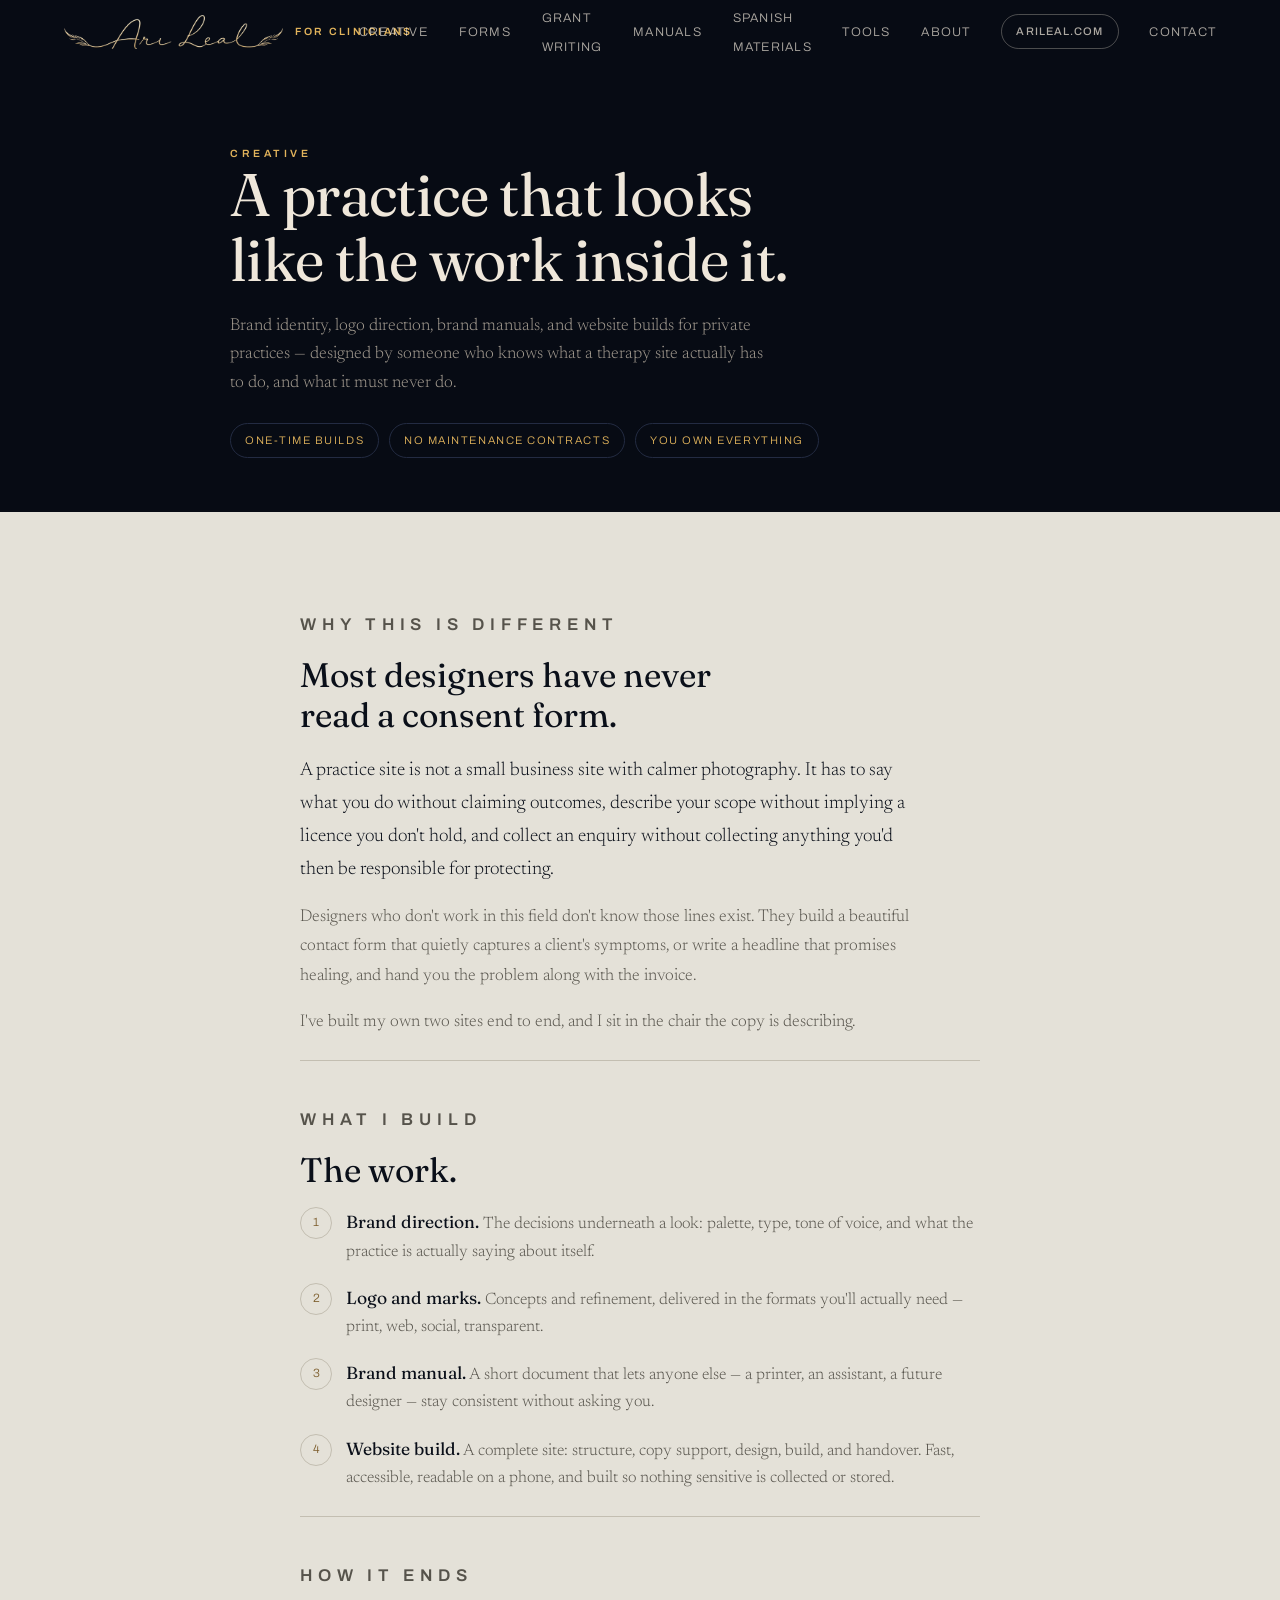
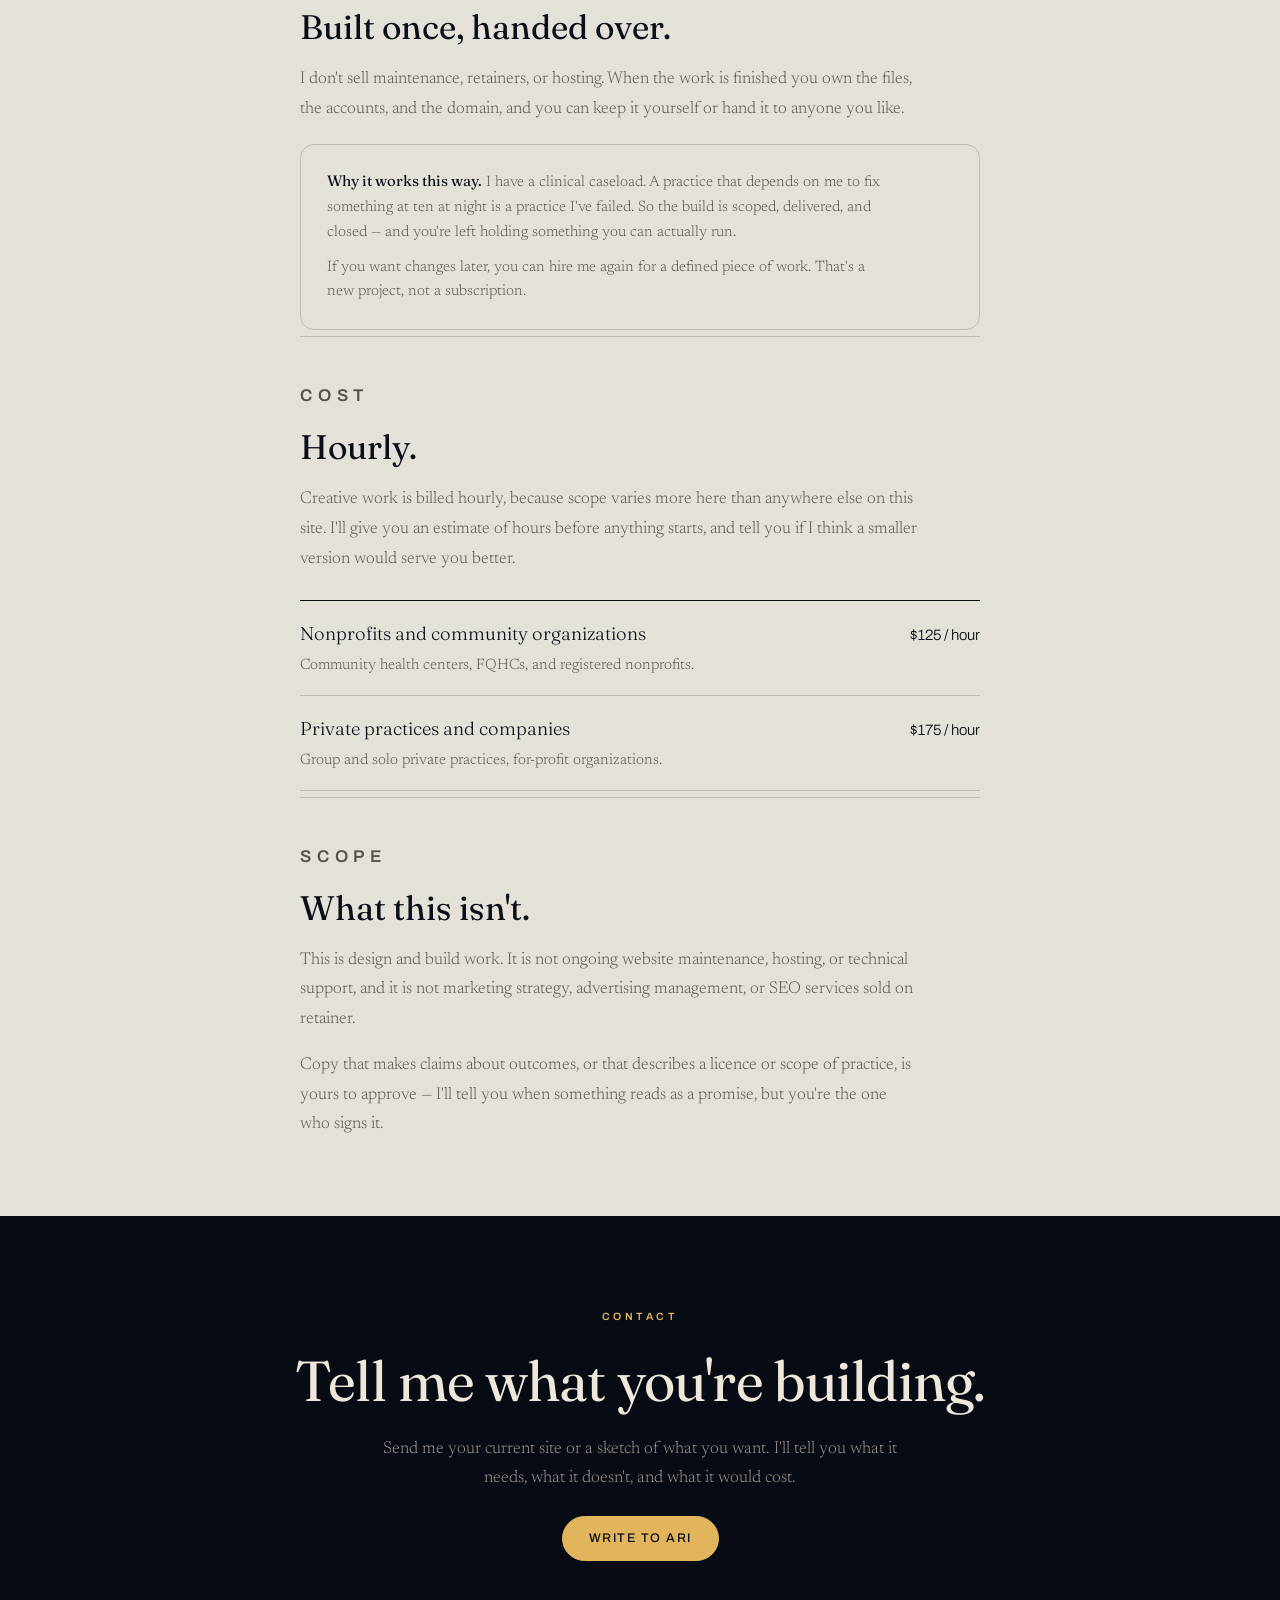
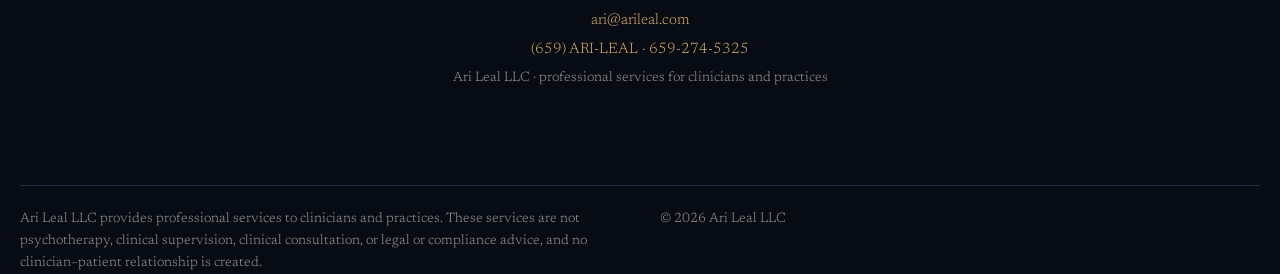
==== commit b12f2c66: "Add files via upload" ====
--- a/creative.html
+++ b/creative.html
@@ -94,11 +94,11 @@
       <div class="prices">
         <div class="price-row">
           <div><div class="pname">Nonprofits and community organizations</div><div class="pdesc">Community health centers, FQHCs, and registered nonprofits.</div></div>
-          <div class="pfig">$175 / hour</div>
+          <div class="pfig">$125 / hour</div>
         </div>
         <div class="price-row">
           <div><div class="pname">Private practices and companies</div><div class="pdesc">Group and solo private practices, for-profit organizations.</div></div>
-          <div class="pfig">$225 / hour</div>
+          <div class="pfig">$175 / hour</div>
         </div>
       </div>
     </div>
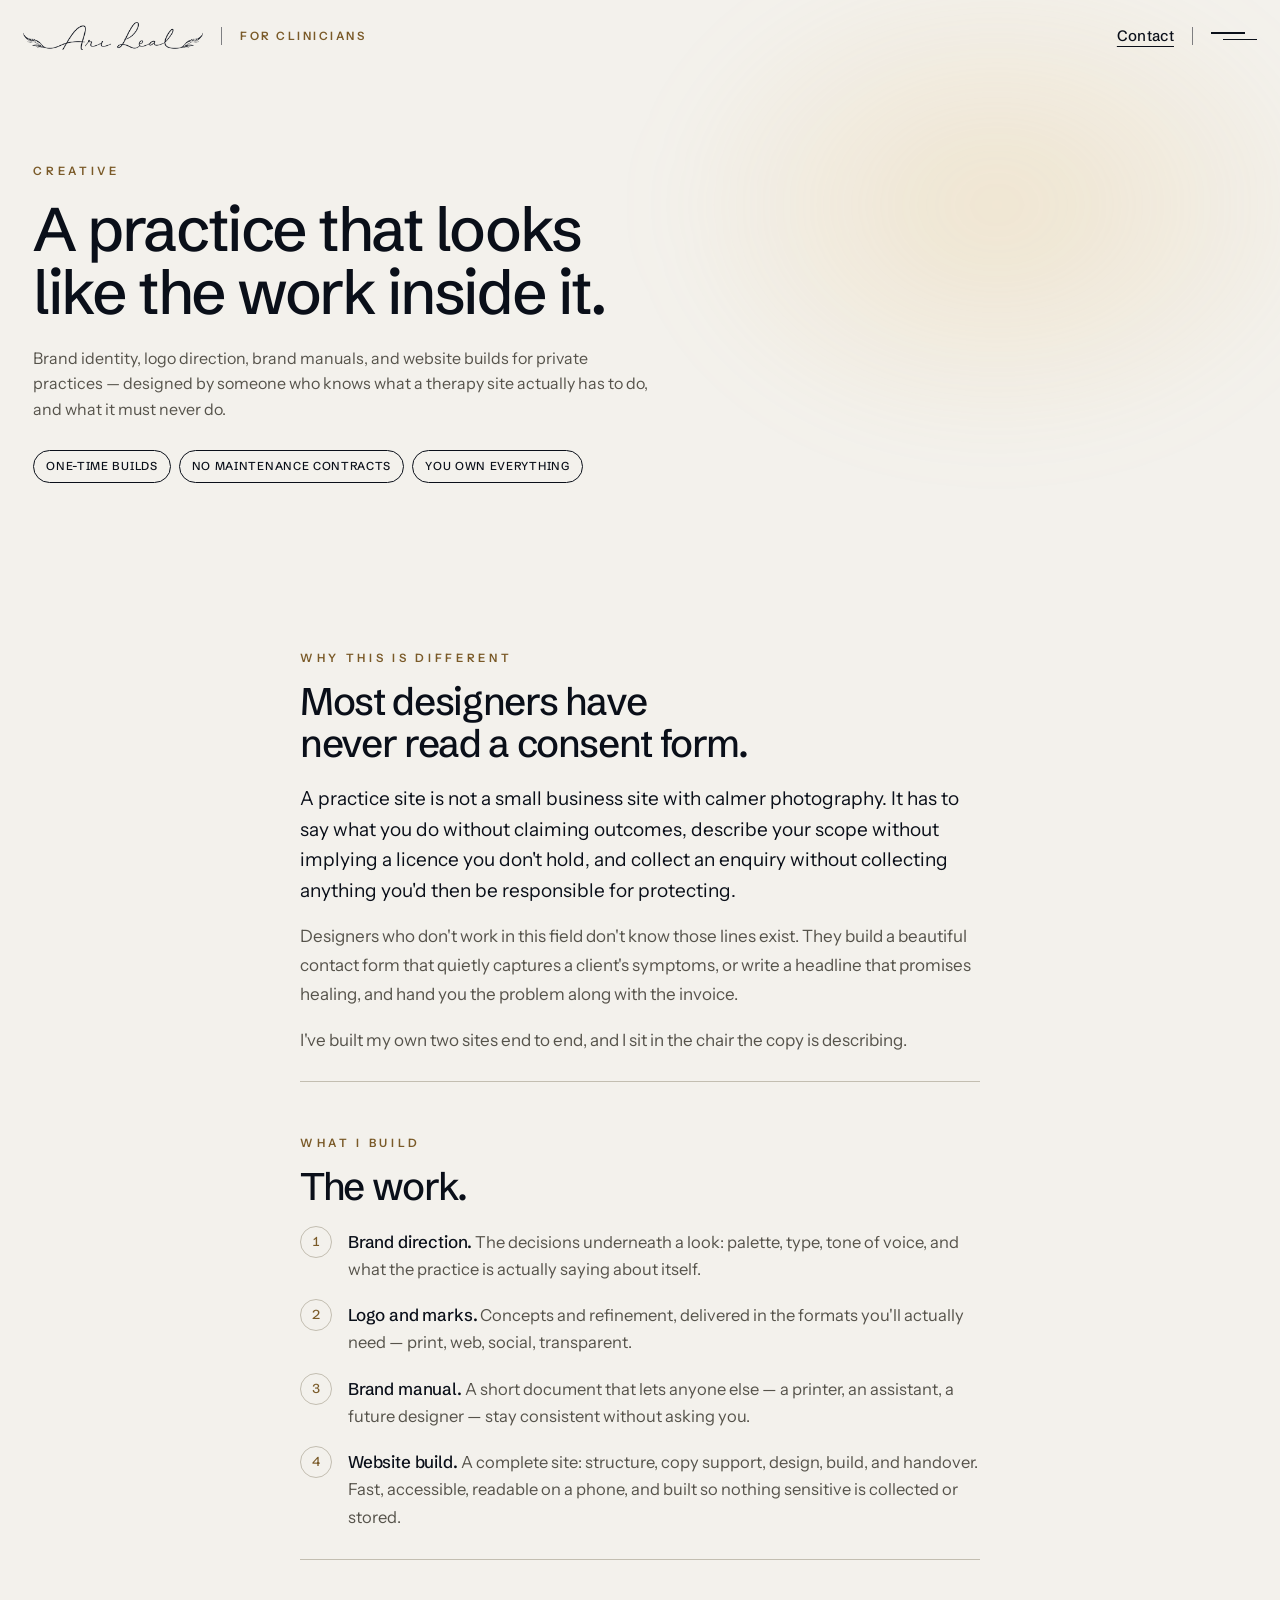
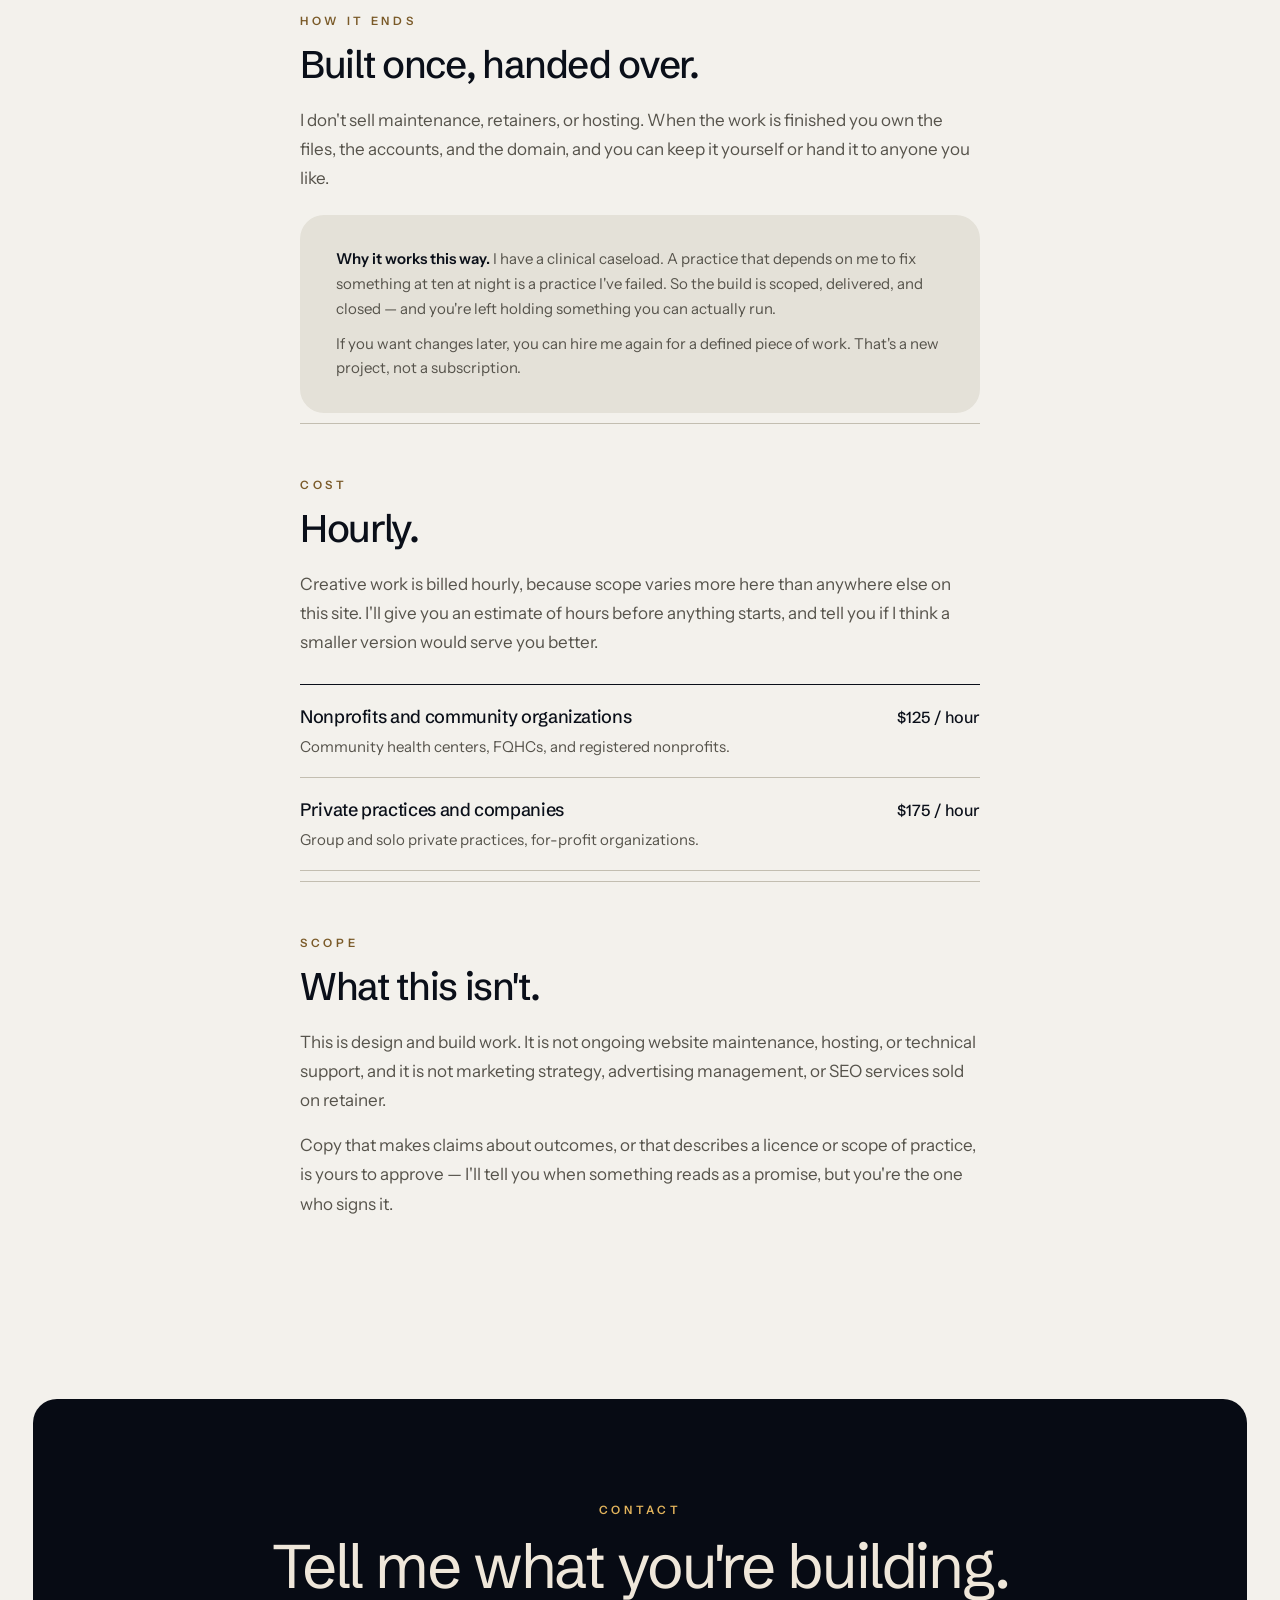
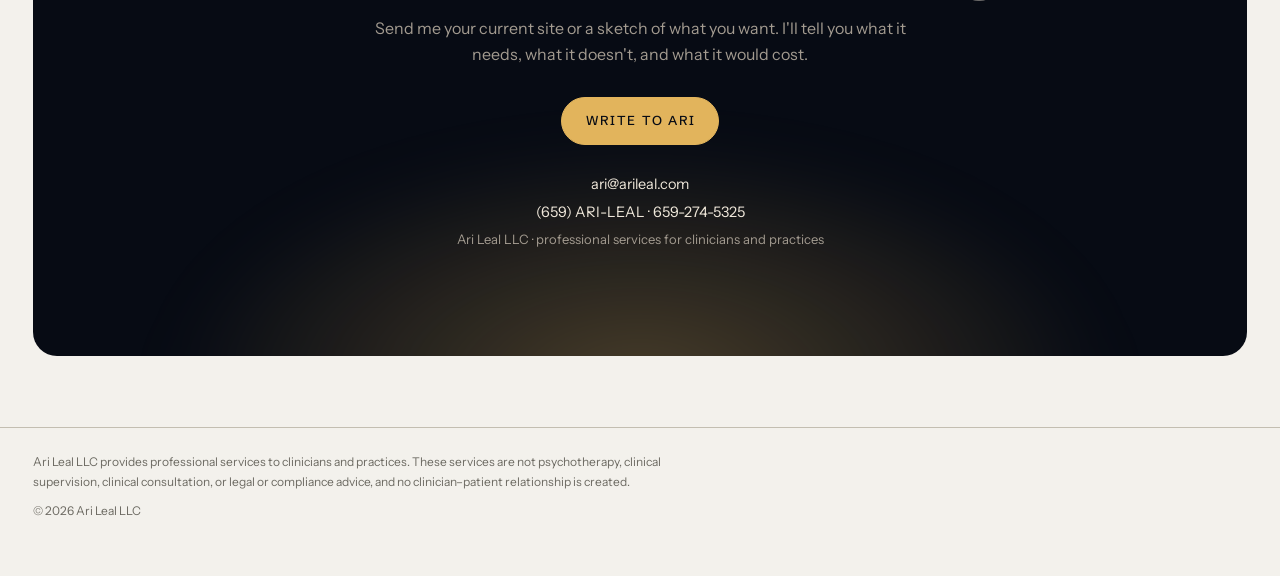
==== commit f7150984: "Add files via upload" ====
--- a/creative.html
+++ b/creative.html
@@ -7,42 +7,63 @@
 <meta name="description" content="Brand identity, logo direction, brand manuals and website builds for private practices — by a clinician who knows what a practice site has to do. One-time builds, no maintenance contracts.">
 <link rel="preconnect" href="https://fonts.googleapis.com">
 <link rel="preconnect" href="https://fonts.gstatic.com" crossorigin>
-<link rel="stylesheet" href="https://fonts.googleapis.com/css2?family=Archivo:wght@400;500;600&family=Fraunces:ital,opsz,wght@0,9..144,400;0,9..144,500;0,9..144,600;1,9..144,400;1,9..144,500&family=Newsreader:ital,opsz,wght@0,6..72,300;0,6..72,400;1,6..72,300&display=swap">
-<link rel="stylesheet" href="styles.css?v=1">
+<link rel="stylesheet" href="https://fonts.googleapis.com/css2?family=Schibsted+Grotesk:wght@400;500;600;700;800&family=Instrument+Sans:ital,wght@0,400;0,500;0,600;1,400&display=swap">
+<link rel="stylesheet" href="styles.css?v=2">
+<link rel="icon" href="favicon.ico" sizes="any">
+<link rel="icon" type="image/png" sizes="32x32" href="assets/favicon-32.png">
+<link rel="icon" type="image/png" sizes="16x16" href="assets/favicon-16.png">
+<link rel="apple-touch-icon" href="assets/apple-touch-icon.png">
+<meta name="theme-color" content="#F3F1EC">
+<meta property="og:type" content="website">
+<meta property="og:site_name" content="Ari Leal — For Clinicians">
+<meta property="og:title" content="Creative — Branding and Websites for Practices · Ari Leal for Clinicians">
+<meta property="og:description" content="Brand identity, logo direction, brand manuals and website builds for private practices — by a clinician who knows what a practice site has to do. One-time builds, no maintenance contracts.">
+<meta property="og:image" content="https://clinicians.arileal.com/assets/og-image.jpg">
+<meta property="og:image:width" content="1200">
+<meta property="og:image:height" content="630">
+<meta property="og:url" content="https://clinicians.arileal.com/creative.html">
+<meta name="twitter:card" content="summary_large_image">
+<meta name="twitter:title" content="Creative — Branding and Websites for Practices · Ari Leal for Clinicians">
+<meta name="twitter:description" content="Brand identity, logo direction, brand manuals and website builds for private practices — by a clinician who knows what a practice site has to do. One-time builds, no maintenance contracts.">
+<meta name="twitter:image" content="https://clinicians.arileal.com/assets/og-image.jpg">
 </head>
 <body>
 
-<nav id="nav">
-  <a class="wordmark" href="index.html" aria-label="Ari Leal — for clinicians"><img src="assets/signature.png" alt="Ari Leal"><span class="wm-sub">For Clinicians</span></a>
-  <ul>
-    <li><a href="creative.html">Creative</a></li>
-    <li><a href="forms.html">Forms</a></li>
-    <li><a href="grant-writing.html">Grant Writing</a></li>
-    <li><a href="manuals.html">Manuals</a></li>
-    <li><a href="spanish-materials.html">Spanish Materials</a></li>
-    <li><a href="tools.html">Tools</a></li>
-    <li><a href="index.html#about">About</a></li>
-    <li><a class="pill pill--ghost navpill" href="https://www.arileal.com">arileal.com</a></li>
-    <li><a class="cta" href="#contact">Contact</a></li>
-  </ul>
-  <button id="menuBtn" class="menu-btn" aria-expanded="false" aria-controls="drawer">Menu</button>
+<nav class="top" aria-label="Primary">
+  <div class="nav-l">
+    <a class="sig" href="index.html" aria-label="Ari Leal, for clinicians, home">
+      <img class="sig-ink" src="assets/signature-ink.png" alt="Ari Leal">
+      <img class="sig-light" src="assets/signature.png" alt="" aria-hidden="true">
+    </a>
+    <span class="bar"></span>
+    <span class="wm-sub">For Clinicians</span>
+  </div>
+  <div class="nav-r">
+    <a class="talk" href="#contact">Contact</a>
+    <span class="bar"></span>
+    <button class="burger" id="burger" type="button" aria-label="Menu" aria-expanded="false" aria-controls="menu"><i></i><i></i></button>
+  </div>
 </nav>
 
-<div id="drawer" class="drawer" aria-hidden="true">
-  <button id="drawerClose" class="drawer-close" aria-label="Close">Close</button>
-  <a href="creative.html">Creative</a>
-  <a href="forms.html">Forms</a>
-  <a href="grant-writing.html">Grant Writing</a>
-  <a href="manuals.html">Manuals</a>
-  <a href="spanish-materials.html">Spanish Materials</a>
-  <a href="tools.html">Tools</a>
-  <a href="index.html#about">About</a>
-  <a href="#contact">Contact</a>
-  <a href="https://www.arileal.com">arileal.com</a>
+<div class="menu menu--long" id="menu" aria-hidden="true" inert>
+  <div>
+    <ul>
+      <li><a href="creative.html">Creative</a></li>
+      <li><a href="forms.html">Forms</a></li>
+      <li><a href="grant-writing.html">Grant Writing</a></li>
+      <li><a href="manuals.html">Manuals</a></li>
+      <li><a href="spanish-materials.html">Spanish Materials</a></li>
+      <li><a href="tools.html">Tools</a></li>
+      <li><a href="index.html#about">About</a></li>
+      <li><a href="#contact">Contact</a></li>
+      <li><a href="https://www.arileal.com">arileal.com <small>Coaching</small></a></li>
+    </ul>
+    <div class="menu-foot"><span>ari@arileal.com</span><span>Ari Leal LLC &middot; professional services for clinicians and practices</span></div>
+  </div>
 </div>
 
 
-<section class="panel" id="c-hero" data-tone="dark">
+<section class="panel" id="c-hero" data-tone="light">
   <div class="wrap">
     <p class="eyebrow rv">Creative</p>
     <h1 class="rv">A practice that looks like the work inside it.</h1>
@@ -112,50 +133,90 @@
 
   </div></div>
 </section>
-<section class="panel" id="contact" data-tone="dark">
-  <div class="wrap begin-inner">
-    <p class="eyebrow">Contact</p>
-    <h2>Tell me what you're building.</h2>
-    <p class="lede">Send me your current site or a sketch of what you want. I'll tell you what it needs, what it doesn't, and what it would cost.</p>
-    <p class="cta-row">
-      <a class="pill pill--solid" href="mailto:ari@arileal.com?subject=Clinician%20services">Write to Ari</a>
-    </p>
-    <p class="reach">
-      <a href="mailto:ari@arileal.com">ari@arileal.com</a><br>
-      <a href="tel:+16592745325">(659) ARI-LEAL &middot; 659-274-5325</a><br>
-      <span class="dim">Ari Leal LLC &middot; professional services for clinicians and practices</span>
-    </p>
+<section class="panel" id="contact" data-tone="light">
+  <div class="night-card" data-tone="dark">
+    <div class="begin-inner">
+        <p class="eyebrow">Contact</p>
+        <h2>Tell me what you're building.</h2>
+        <p class="lede">Send me your current site or a sketch of what you want. I'll tell you what it needs, what it doesn't, and what it would cost.</p>
+        <p class="cta-row">
+          <a class="pill pill--solid mag" href="mailto:ari@arileal.com?subject=Clinician%20services">Write to Ari</a>
+        </p>
+        <p class="reach">
+          <a href="mailto:ari@arileal.com">ari@arileal.com</a><br>
+          <a href="tel:+16592745325">(659) ARI-LEAL &middot; 659-274-5325</a><br>
+          <span class="dim">Ari Leal LLC &middot; professional services for clinicians and practices</span>
+        </p>
+    </div>
   </div>
 </section>
 
-<footer>
-  <p class="legal">Ari Leal LLC provides professional services to clinicians and practices. These services are not psychotherapy, clinical supervision, clinical consultation, or legal or compliance advice, and no clinician&ndash;patient relationship is created.</p>
-  <p class="legal">&copy; 2026 Ari Leal LLC</p>
+<footer class="site-foot">
+  <div class="shell foot-min">
+    <p class="legal">Ari Leal LLC provides professional services to clinicians and practices. These services are not psychotherapy, clinical supervision, clinical consultation, or legal or compliance advice, and no clinician&ndash;patient relationship is created.</p>
+    <p class="legal">&copy; 2026 Ari Leal LLC</p>
+  </div>
 </footer>
 
 <script>
 (function(){
-  var root=document.documentElement; root.classList.add('js');
-  document.body.setAttribute('data-tone','light');
+  var root=document.documentElement, body=document.body; root.classList.add('js');
+  var reduce=window.matchMedia('(prefers-reduced-motion: reduce)').matches;
+  var fine=window.matchMedia('(hover: hover) and (pointer: fine)').matches;
+
+  /* reveals */
   var panels=[].slice.call(document.querySelectorAll('.panel'));
-  var nav=document.getElementById('nav');
   if('IntersectionObserver' in window){
-    var reveal=new IntersectionObserver(function(es){es.forEach(function(e){if(e.isIntersecting)e.target.classList.add('is-in');});},{threshold:0.12});
-    panels.forEach(function(p){reveal.observe(p);});
-    var active=new IntersectionObserver(function(es){es.forEach(function(e){
-      if(!e.isIntersecting)return;
-      document.body.setAttribute('data-tone',e.target.getAttribute('data-tone'));
-    });},{threshold:0.5});
-    panels.forEach(function(p){active.observe(p);});
+    var io=new IntersectionObserver(function(es){es.forEach(function(e){
+      if(e.isIntersecting){e.target.classList.add('is-in');io.unobserve(e.target);}
+    });},{threshold:0,rootMargin:'0px 0px -10% 0px'});
+    panels.forEach(function(p){io.observe(p);});
   }else{panels.forEach(function(p){p.classList.add('is-in');});}
-  panels[0].classList.add('is-in');
-  function onScroll(){nav.classList.toggle('solid',window.scrollY>40);} onScroll();
-  window.addEventListener('scroll',onScroll,{passive:true});
-  var btn=document.getElementById('menuBtn'),dr=document.getElementById('drawer'),cl=document.getElementById('drawerClose');
-  function openD(){dr.classList.add('open');dr.setAttribute('aria-hidden','false');btn.setAttribute('aria-expanded','true');}
-  function closeD(){dr.classList.remove('open');dr.setAttribute('aria-hidden','true');btn.setAttribute('aria-expanded','false');}
-  if(btn){btn.addEventListener('click',openD);} if(cl){cl.addEventListener('click',closeD);}
-  if(dr){dr.querySelectorAll('a').forEach(function(a){a.addEventListener('click',closeD);});}
+  if(panels[0])panels[0].classList.add('is-in');
+
+  /* nav: light over night, a soft fade once the page moves */
+  var darks=[].slice.call(document.querySelectorAll('[data-tone="dark"]'));
+  function paint(){
+    var dark=false, full=false;
+    for(var i=0;i<darks.length;i++){var r=darks[i].getBoundingClientRect();
+      if(r.top<=40&&r.bottom>=40){dark=true;full=!darks[i].classList.contains('night-card');break;}}
+    body.classList.toggle('dark-nav',dark);
+    body.classList.toggle('scrolled',window.scrollY>24&&(!dark||full));
+  }
+  var tick=false;
+  window.addEventListener('scroll',function(){if(!tick){tick=true;requestAnimationFrame(function(){tick=false;paint();});}},{passive:true});
+  window.addEventListener('resize',paint); paint();
+
+  /* menu */
+  var burger=document.getElementById('burger'), menuEl=document.getElementById('menu');
+  function setMenu(open){
+    body.classList.toggle('menu-open',open);
+    burger.setAttribute('aria-expanded',open?'true':'false');
+    menuEl.setAttribute('aria-hidden',open?'false':'true');
+    menuEl.inert=!open;
+    if(open){var f=menuEl.querySelector('a');if(f)setTimeout(function(){f.focus({preventScroll:true});},120);}
+    else if(document.activeElement&&menuEl.contains(document.activeElement)){burger.focus();}
+  }
+  burger.addEventListener('click',function(){setMenu(!body.classList.contains('menu-open'));});
+  [].slice.call(menuEl.querySelectorAll('a')).forEach(function(a){a.addEventListener('click',function(){setMenu(false);});});
+  document.addEventListener('keydown',function(e){if(e.key==='Escape'&&body.classList.contains('menu-open'))setMenu(false);});
+
+  /* magnetic pills: a light spring toward the pointer, fine pointers only */
+  if(fine&&!reduce){
+    [].slice.call(document.querySelectorAll('.mag')).forEach(function(b){
+      var tx=0,ty=0,x=0,y=0,vx=0,vy=0,run=false;
+      function step(){
+        vx=(vx+(tx-x)*.16)*.72; vy=(vy+(ty-y)*.16)*.72; x+=vx; y+=vy;
+        b.style.transform='translate('+x.toFixed(2)+'px,'+y.toFixed(2)+'px)';
+        if(Math.abs(tx-x)+Math.abs(ty-y)+Math.abs(vx)+Math.abs(vy)>.05)requestAnimationFrame(step);
+        else{run=false;if(!tx&&!ty)b.style.transform='';}
+      }
+      function kick(){if(!run){run=true;requestAnimationFrame(step);}}
+      b.addEventListener('pointermove',function(e){var r=b.getBoundingClientRect();
+        tx=(e.clientX-r.left-r.width/2)*.16; ty=(e.clientY-r.top-r.height/2)*.22; kick();});
+      b.addEventListener('pointerleave',function(){tx=0;ty=0;kick();});
+    });
+  }
 })();
 </script>
 </body>
--- a/styles.css
+++ b/styles.css
@@ -1,719 +1,590 @@
 /* =========================================================
-   ARI LEAL — shared stylesheet
-   base system + per-page sections
+   ARI LEAL — shared stylesheet (v5)
+   "The Lit Studio": the system extracted from the homepage.
+   Light-first. Paper and shore lead, night is the inset panel
+   or the full-bleed band, gold is light, ember is spent once.
+   Type: Schibsted Grotesk (display, buttons) + Instrument Sans.
+   Radii: 16 images · 24 panels · pill for every action.
    ========================================================= */
 
-
-/* ============================================================
-   ARI LEAL — THE DESCENT
-   Seven levels. Dark = submerged. Light = surfaced.
-   Palette extends the existing night & gold tokens.
-   ============================================================ */
-
 :root{
-  /* submerged */
-  --night:#070B14; --panel:#0D1220; --line:#232B42;
-  --gold:#E2B45C;  --gold-soft:#A9874A;
+  /* night */
+  --night:#070B14; --panel:#0D1220; --line:#232B42; --night-hi:#121A2C;
+  --gold:#E2B45C;  --gold-soft:#A9874A; --gold-hi:#EAC57E; --gold-rgb:226,180,92;
   --ink:#EFE7DA;   --muted:#A39B90;
-  /* surfaced */
-  --shore:#E4E1D8; --shore-2:#D6D2C7; --shore-line:#C3BEB1;
-  --ink-deep:#0A0F19; --muted-deep:#56534B; --gold-deep:#7A5A28;
+  /* paper and shore */
+  --paper:#F3F1EC; --shore:#E4E1D8; --shore-2:#D6D2C7; --shore-line:#C3BEB1;
+  --ink-deep:#0A0F19; --muted-deep:#56534B; --ink-dim:#6E6A62; --gold-deep:#7A5A28;
   /* spent once */
-  --ember:#D4784A; --ember-deep:#A8512A;
-
-  --fr:"Fraunces",Georgia,serif;
-  --nw:"Newsreader",Georgia,serif;
-  --ar:"Archivo","Helvetica Neue",Arial,sans-serif;
-
-  --nav-h:64px;
-  --pad:clamp(22px,5vw,72px);
+  --ember:#D4784A; --ember-deep:#A8512A; --ember-ink:#8F4524;
+
+  --display:'Schibsted Grotesk',system-ui,-apple-system,'Segoe UI',sans-serif;
+  --body:'Instrument Sans',system-ui,-apple-system,'Segoe UI',sans-serif;
+  /* the old family names, remapped so page-level styles follow the new system */
+  --fr:var(--display);
+  --nw:var(--body);
+  --ar:var(--body);
+
+  --nav-h:72px;
+  --pad:clamp(20px,2.6vw,36px);
+  --inset:clamp(16px,2.6vw,40px);
+  --r:24px;
   --ease:cubic-bezier(.22,.61,.36,1);
-}
-
-*{box-sizing:border-box;margin:0;padding:0}
-html{
-  scroll-behavior:smooth;
-  scroll-snap-type:y mandatory;
-  background:var(--night);
-  -webkit-text-size-adjust:100%;
-}
-body{
-  background:var(--night);
-  color:var(--ink);
-  font-family:var(--nw); font-weight:300;
-  font-size:17px; line-height:1.65;
-  -webkit-font-smoothing:antialiased;
-  overflow-x:hidden;
-}
-img,video{display:block;max-width:100%}
-a{color:inherit;text-decoration:none}
-:focus-visible{outline:2px solid var(--gold);outline-offset:3px;border-radius:2px}
+  --out:cubic-bezier(.23,1,.32,1);
+  --io:cubic-bezier(.77,0,.175,1);
+  color-scheme:light;
+}
 
 /* ---------- tone system : every component reads these ---------- */
+:root,[data-tone="light"]{
+  --bg:var(--paper); --surface:var(--shore); --fg:var(--ink-deep);
+  --dim:var(--muted-deep); --accent:var(--gold-deep); --accent-ink:var(--paper);
+  --rule:var(--shore-line);
+  --btn-bg:var(--night); --btn-fg:var(--ink); --btn-hover:var(--night-hi); --btn-arrow:var(--gold);
+  --btn-shadow:0 18px 40px -16px rgba(7,11,20,.55);
+  --ghost-line:var(--ink-deep);
+  --focus:var(--gold-deep);
+}
 [data-tone="dark"]{
   --bg:var(--night); --surface:var(--panel); --fg:var(--ink);
   --dim:var(--muted); --accent:var(--gold); --accent-ink:var(--night);
   --rule:var(--line);
-}
-[data-tone="light"]{
-  --bg:var(--shore); --surface:var(--shore-2); --fg:var(--ink-deep);
-  --dim:var(--muted-deep); --accent:var(--gold-deep); --accent-ink:var(--shore);
-  --rule:var(--shore-line);
-}
+  --btn-bg:var(--gold); --btn-fg:var(--night); --btn-hover:var(--gold-hi); --btn-arrow:var(--night);
+  --btn-shadow:none;
+  --ghost-line:color-mix(in srgb,var(--ink) 40%,transparent);
+  --focus:var(--gold);
+}
+
+*{box-sizing:border-box;margin:0;padding:0}
+html{background:var(--paper);-webkit-text-size-adjust:100%;scroll-behavior:smooth;scrollbar-color:var(--shore-line) transparent}
+body{
+  background:var(--paper); color:var(--ink-deep);
+  font-family:var(--body); font-weight:400;
+  font-size:16px; line-height:1.6;
+  -webkit-font-smoothing:antialiased;
+  overflow-x:hidden;
+}
+img,video{display:block;max-width:100%}
+a{color:inherit;text-decoration:none}
+b,strong{font-weight:600}
+::selection{background:rgba(var(--gold-rgb),.38);color:var(--ink-deep)}
+:focus-visible{outline:2px solid var(--focus);outline-offset:4px;border-radius:2px}
 
 /* ============================ NAV ============================ */
-#nav{
-  position:fixed; inset:0 0 auto 0; z-index:60;
-  height:var(--nav-h);
+nav.top{
+  position:fixed; top:0; left:0; right:0; z-index:60;
+  padding:calc(14px + env(safe-area-inset-top,0px)) clamp(18px,1.8vw,28px) 14px;
   display:flex; align-items:center; justify-content:space-between;
-  padding:0 var(--pad);
-  font-family:var(--ar);
-  transition:background .45s var(--ease), border-color .45s var(--ease), color .45s var(--ease);
-  border-bottom:1px solid transparent;
-  color:var(--ink);
-}
-#nav.solid{backdrop-filter:blur(14px) saturate(120%);-webkit-backdrop-filter:blur(14px) saturate(120%)}
-body[data-tone="dark"] #nav.solid{background:rgba(7,11,20,.78);border-bottom-color:rgba(35,43,66,.9);color:var(--ink)}
-body[data-tone="light"] #nav.solid{background:rgba(228,225,216,.82);border-bottom-color:rgba(195,190,177,.9);color:var(--ink-deep)}
-body[data-tone="light"] #nav:not(.solid){color:var(--ink-deep)}
-
-.wordmark{
-  font-family:var(--fr); font-weight:500;
-  font-size:14px; letter-spacing:.34em; text-transform:uppercase;
-  white-space:nowrap;
-}
-#nav ul{display:flex; gap:clamp(16px,2.4vw,34px); list-style:none; align-items:center}
-#nav ul a{
-  font-size:12.5px; letter-spacing:.1em; text-transform:uppercase;
-  opacity:.72; transition:opacity .2s, color .2s;
-}
-#nav ul a:hover{opacity:1}
+  pointer-events:none;
+  color:var(--ink-deep); transition:color .45s ease;
+}
+nav.top > *{pointer-events:auto}
+/* a soft fade under the nav once the page moves, so text dissolves instead of colliding */
+nav.top::before{
+  content:""; position:absolute; inset:0 0 -28px 0; z-index:-1; pointer-events:none;
+  opacity:0; transition:opacity .45s ease;
+  background:linear-gradient(180deg,rgba(243,241,236,.96) 0%,rgba(243,241,236,.82) 58%,rgba(243,241,236,0) 100%);
+}
+body.scrolled nav.top::before{opacity:1}
+body.dark-nav nav.top::before{background:linear-gradient(180deg,rgba(7,11,20,.92) 0%,rgba(7,11,20,.74) 58%,rgba(7,11,20,0) 100%)}
+body.menu-open nav.top::before{opacity:0}
+
+.nav-l,.nav-r{display:flex;align-items:center;gap:18px}
+.sig{display:block;position:relative;height:28px;width:180px}
+.sig img{position:absolute;left:0;top:0;height:28px;width:auto;transition:opacity .45s ease}
+.sig .sig-light{opacity:0}
+body.dark-nav .sig .sig-ink,body.menu-open .sig .sig-ink{opacity:0}
+body.dark-nav .sig .sig-light,body.menu-open .sig .sig-light{opacity:1}
+.bar{width:1px;height:18px;background:currentColor;opacity:.5}
+.talk{
+  font-family:var(--display); font-size:15px; font-weight:500; letter-spacing:.02em; color:inherit;
+  display:inline-flex; align-items:center; gap:7px; min-height:44px;
+  text-decoration:underline; text-decoration-thickness:1px; text-underline-offset:5px;
+}
+.talk i{font-style:normal;color:var(--gold-deep);display:inline-block;transition:color .45s ease,transform .25s var(--out)}
+.burger{width:46px;height:44px;background:none;border:0;cursor:pointer;display:flex;flex-direction:column;justify-content:center;gap:5px;align-items:flex-end;padding:0;color:inherit}
+.burger i{display:block;height:1.5px;background:currentColor;width:34px;transition:transform .5s var(--out),width .5s var(--out)}
+.burger i:nth-child(1){transform:translateX(-12px)}
+body.menu-open .burger i:nth-child(1){transform:translateY(3.2px) rotate(-45deg);width:28px}
+body.menu-open .burger i:nth-child(2){transform:translateY(-3.2px) rotate(45deg);width:28px}
+body.dark-nav nav.top,body.menu-open nav.top{color:var(--ink)}
+body.dark-nav .talk i,body.menu-open .talk i{color:var(--gold)}
+body.dark-nav nav.top :focus-visible,body.menu-open nav.top :focus-visible{outline-color:var(--gold)}
+
+/* full-screen menu, revealed top-down */
+.menu{
+  position:fixed; inset:0; z-index:55;
+  background:var(--night); color:var(--ink);
+  clip-path:inset(0 0 100% 0); transition:clip-path .6s var(--io);
+  display:grid; align-items:end;
+  padding:clamp(80px,12vh,120px) clamp(20px,4vw,56px) clamp(40px,8vh,72px);
+  --focus:var(--gold);
+}
+body.menu-open .menu{clip-path:inset(0 0 0 0)}
+.menu ul{list-style:none;margin:0;padding:0;display:grid;gap:2px}
+.menu a{
+  font-family:var(--display); font-weight:500; font-size:clamp(2rem,6.2vw,4.4rem);
+  letter-spacing:-.04em; line-height:1.1; color:var(--ink);
+  display:inline-flex; align-items:baseline; gap:18px;
+  opacity:0; transform:translateY(18px);
+  transition:opacity .45s ease,transform .6s var(--out),color .2s ease;
+}
+.menu a small{font-family:var(--body);font-size:11.5px;font-weight:600;letter-spacing:.24em;text-transform:uppercase;color:var(--gold-soft)}
+body.menu-open .menu a{opacity:1;transform:none}
+body.menu-open .menu li:nth-child(1) a{transition-delay:.18s}
+body.menu-open .menu li:nth-child(2) a{transition-delay:.22s}
+body.menu-open .menu li:nth-child(3) a{transition-delay:.26s}
+body.menu-open .menu li:nth-child(4) a{transition-delay:.3s}
+body.menu-open .menu li:nth-child(5) a{transition-delay:.34s}
+body.menu-open .menu li:nth-child(6) a{transition-delay:.38s}
+.menu-foot{margin-top:40px;font-size:13px;letter-spacing:.01em;color:var(--muted);display:flex;gap:28px;flex-wrap:wrap}
+
+/* ========================== BUTTONS ========================== */
+/* night pill on light, gold pill on night; ghost is a 1px outline */
 .pill{
-  display:inline-flex; align-items:center; justify-content:center; gap:.5em;
-  font-family:var(--ar); font-size:12.5px; font-weight:500;
-  letter-spacing:.12em; text-transform:uppercase;
-  padding:11px 26px; border-radius:999px;
-  border:1px solid currentColor;
-  transition:background .28s var(--ease), color .28s var(--ease), transform .28s var(--ease), border-color .28s var(--ease);
-  white-space:nowrap;
-}
-.pill:hover{transform:translateY(-1px)}
-.pill--ghost{color:var(--fg); border-color:color-mix(in srgb, var(--fg) 42%, transparent)}
-.pill--ghost:hover{border-color:var(--fg); background:color-mix(in srgb, var(--fg) 8%, transparent)}
-.pill--solid{background:var(--accent); color:var(--accent-ink); border-color:var(--accent)}
-.pill--solid:hover{background:color-mix(in srgb, var(--accent) 84%, var(--fg)); border-color:transparent}
-#nav .pill{padding:9px 22px; font-size:11.5px}
-#nav .pill--nav{color:var(--gold); border-color:var(--gold-soft)}
-body[data-tone="light"] #nav .pill--nav{color:var(--gold-deep); border-color:var(--gold-deep)}
-body[data-tone="light"] #nav .pill--nav:hover{background:rgba(122,90,40,.1)}
-body[data-tone="dark"] #nav .pill--nav:hover{background:rgba(226,180,92,.1)}
-
-.menu-btn{
-  display:none; background:none; border:0; cursor:pointer; color:inherit;
-  font-family:var(--ar); font-size:11.5px; letter-spacing:.14em; text-transform:uppercase;
-  padding:10px 4px;
-}
-
-/* ---------- mobile drawer ---------- */
-#drawer{
-  position:fixed; inset:0; z-index:70;
-  background:rgba(7,11,20,.97);
-  backdrop-filter:blur(18px); -webkit-backdrop-filter:blur(18px);
-  display:flex; flex-direction:column; justify-content:center; gap:6px;
-  padding:0 var(--pad);
-  transform:translateY(-100%); transition:transform .5s var(--ease);
-  color:var(--ink);
-}
-#drawer.open{transform:none}
-#drawer a{
-  font-family:var(--fr); font-size:clamp(26px,7vw,40px); font-weight:400;
-  padding:10px 0; border-bottom:1px solid var(--line);
-}
-#drawer .close{
-  position:absolute; top:18px; right:var(--pad);
-  font-family:var(--ar); font-size:12px; letter-spacing:.16em; text-transform:uppercase;
-  background:none;border:0;color:var(--muted);cursor:pointer;padding:10px
-}
-
-/* ======================== DEPTH GAUGE ======================== */
-.gauge{
-  position:fixed; right:clamp(14px,2vw,28px); top:50%; transform:translateY(-50%);
-  z-index:55; display:flex; flex-direction:column; align-items:flex-end; gap:16px;
-}
-.gauge-track{
-  position:absolute; right:5px; top:-14px; bottom:-14px; width:1px;
-  background:color-mix(in srgb, var(--fg) 22%, transparent);
-}
-.gauge-fill{
-  position:absolute; right:5px; top:-14px; bottom:-14px; width:1px;
-  background:var(--accent); transform-origin:top; transform:scaleY(0);
-  transition:transform .12s linear;
-}
-.gauge a{
-  position:relative; display:flex; align-items:center; gap:10px;
-  font-family:var(--ar); font-size:9.5px; letter-spacing:.16em; text-transform:uppercase;
-}
-.gauge .lbl{
-  color:var(--dim); opacity:0; transform:translateX(6px);
-  transition:opacity .3s var(--ease), transform .3s var(--ease);
-  white-space:nowrap;
-}
-.gauge a:hover .lbl,.gauge a:focus-visible .lbl,.gauge a.on .lbl{opacity:1;transform:none}
-.gauge a.on .lbl{color:var(--accent)}
-.gauge .dot{
-  position:relative; z-index:1;
-  width:9px;height:9px;border-radius:50%;
-  border:1px solid color-mix(in srgb, var(--fg) 45%, transparent);
-  background:var(--bg);
-  transition:background .3s var(--ease), border-color .3s var(--ease), transform .3s var(--ease);
-}
-.gauge a.on .dot{background:var(--accent);border-color:var(--accent);transform:scale(1.25)}
-
-/* ========================== PANELS ========================== */
+  display:inline-flex; align-items:center; justify-content:center; gap:12px;
+  min-height:48px; padding:14px 22px 14px 24px;
+  font-family:var(--display); font-size:13px; font-weight:500; line-height:1.2;
+  letter-spacing:.14em; text-transform:uppercase;
+  border-radius:999px; border:1px solid transparent;
+  white-space:nowrap; cursor:pointer; -webkit-appearance:none; appearance:none;
+  transition:background .25s ease,color .25s ease,border-color .25s ease,box-shadow .4s ease,scale .16s var(--out);
+}
+.pill:active{scale:.97}
+.pill i{font-style:normal;color:var(--btn-arrow)}
+.pill--solid{background:var(--btn-bg);color:var(--btn-fg);border-color:var(--btn-bg);box-shadow:var(--btn-shadow)}
+.pill--solid:hover,.pill--solid:focus-visible{background:var(--btn-hover);border-color:var(--btn-hover)}
+.pill--ghost{background:transparent;color:var(--fg);border-color:var(--ghost-line)}
+.pill[disabled]{opacity:.38;cursor:not-allowed;scale:none}
+
+/* ======================== TYPE + PANELS ======================== */
+h1,h2,h3{font-family:var(--display);font-weight:500;letter-spacing:-.035em;line-height:1.02;text-wrap:balance;color:var(--fg)}
+h3{letter-spacing:-.02em;line-height:1.2}
+h1 b,h2 b{font-weight:800}
+.eyebrow{font-family:var(--body);font-size:11.5px;font-weight:600;letter-spacing:.32em;text-transform:uppercase;color:var(--accent)}
+.kicker{font-family:var(--body);font-style:italic;font-size:clamp(15px,1.3vw,17px);color:var(--dim)}
+.lede{color:var(--dim);font-size:clamp(15px,1.25vw,17px);line-height:1.6;max-width:52ch}
+
 .panel{
   position:relative;
-  min-height:100svh;
-  scroll-snap-align:start;
   display:flex; align-items:center;
   padding:calc(var(--nav-h) + 28px) var(--pad) 92px;
   background:var(--bg); color:var(--fg);
-  overflow:hidden;
-  isolation:isolate;
-}
-.wrap{width:100%; max-width:1240px; margin:0 auto; position:relative; z-index:2}
-
-.eyebrow{
-  font-family:var(--ar); font-size:10.5px; font-weight:600;
-  letter-spacing:.34em; text-transform:uppercase; color:var(--accent);
-}
-.kicker{
-  font-family:var(--nw); font-style:italic; font-size:clamp(15px,1.5vw,19px);
-  color:var(--dim);
-}
-h1,h2{font-family:var(--fr); font-weight:400; text-wrap:balance; color:var(--fg)}
-.lede{color:var(--dim); font-size:clamp(15.5px,1.35vw,18.5px); max-width:52ch}
+  overflow:hidden; isolation:isolate;
+}
+.wrap{width:100%; max-width:1360px; margin:0 auto; position:relative; z-index:2}
 
 /* ---------- reveal (only when JS is on) ---------- */
-html.js .panel:not(.is-in) .rv{opacity:0; transform:translateY(26px)}
-.rv{transition:opacity .9s var(--ease), transform .9s var(--ease)}
+html.js .panel:not(.is-in) .rv{opacity:0; transform:translateY(16px)}
+.rv{transition:opacity .9s var(--out), transform .9s var(--out)}
 .panel.is-in .rv{opacity:1; transform:none}
 .rv:nth-child(2){transition-delay:.07s}
 .rv:nth-child(3){transition-delay:.14s}
 .rv:nth-child(4){transition-delay:.21s}
 .rv:nth-child(5){transition-delay:.28s}
-
-/* ====================== 1 · HERO ====================== */
-#top{padding-bottom:118px}
-.bed{position:absolute;inset:0;z-index:0;overflow:hidden}
-.bed video,.bed img{width:100%;height:100%;object-fit:cover}
-.bed::after{
-  content:"";position:absolute;inset:0;
-  background:linear-gradient(180deg, rgba(7,11,20,.74) 0%, rgba(7,11,20,.34) 42%, rgba(7,11,20,.55) 72%, rgba(7,11,20,.94) 100%);
-}
-.hero-inner{text-align:center; display:flex; flex-direction:column; align-items:center; gap:clamp(18px,2.4vw,28px)}
-.hero-inner h1{
-  font-style:normal;
-  font-size:clamp(29px,4.3vw,58px);
-  line-height:1.18; letter-spacing:-.012em;
-  max-width:19ch;
-}
-.hero-inner h1 em{font-style:normal;color:var(--gold)}
-.hero-inner .lede{max-width:44ch; margin-inline:auto}
-.cta-row{display:flex; gap:14px; flex-wrap:wrap; justify-content:center}
-
-.cue{
-  position:absolute; left:50%; bottom:34px; transform:translateX(-50%);
-  z-index:3; display:flex; flex-direction:column; align-items:center; gap:10px;
-  font-family:var(--ar); font-size:9.5px; letter-spacing:.4em; text-transform:uppercase;
-  color:var(--gold-soft);
-}
-.cue span{display:block;width:1px;height:44px;background:linear-gradient(var(--gold-soft),transparent);position:relative;overflow:hidden}
-.cue span::after{
-  content:"";position:absolute;inset:0;background:var(--gold);
-  animation:drop 2.6s var(--ease) infinite;
-}
-@keyframes drop{0%{transform:translateY(-100%)}60%,100%{transform:translateY(100%)}}
-
-/* hero load sequence */
-@keyframes rise{from{opacity:0;transform:translateY(30px)}to{opacity:1;transform:none}}
-#top .hero-inner>*{animation:rise .7s var(--ease) both}
-#top .hero-inner>*:nth-child(1){animation-delay:.05s}
-#top .hero-inner>*:nth-child(2){animation-delay:.13s}
-#top .hero-inner>*:nth-child(3){animation-delay:.21s}
-#top .hero-inner>*:nth-child(4){animation-delay:.29s}
-@keyframes drift{from{transform:scale(1.06) translateY(0)}to{transform:scale(1.14) translateY(-1.6%)}}
-#top .bed video{animation:drift 26s ease-in-out infinite alternate}
-
-/* ====================== 2 · ARI ====================== */
-.split{
-  display:grid; gap:clamp(28px,4vw,66px);
-  grid-template-columns:minmax(0,1.05fr) minmax(0,1fr);
-  align-items:center;
-}
-.split.flip>.figure{order:2}
-.figure{position:relative}
-.figure img{
-  width:100%; height:clamp(280px,46vh,460px); object-fit:cover;
-  object-position:center 22%;
-}
-.figure figcaption{
-  font-family:var(--ar); font-size:10px; letter-spacing:.22em; text-transform:uppercase;
-  color:var(--dim); margin-top:12px;
-}
-.stack{display:flex; flex-direction:column; gap:clamp(14px,1.8vw,20px); align-items:flex-start}
-.stack h2{font-size:clamp(38px,5.4vw,74px); line-height:.98; letter-spacing:-.022em}
-.meta{
-  font-family:var(--ar); font-size:11px; letter-spacing:.14em; text-transform:uppercase;
-  color:var(--dim); display:flex; flex-wrap:wrap; gap:8px 18px;
-  border-top:1px solid var(--rule); padding-top:16px; width:100%;
-}
-
-/* ================== 3-5 · THE OFFERINGS ================== */
-.offer h2{font-size:clamp(46px,8vw,108px); line-height:.9; letter-spacing:-.03em}
-.motif{position:relative; display:flex; justify-content:center}
-.motif img{width:min(100%,392px)}
-/* submerged: the symbol dissolved into the water */
-[data-tone="dark"] .motif img{mix-blend-mode:screen; opacity:.95}
-[data-tone="dark"] .motif::before{
-  content:"";position:absolute;inset:-14%;border-radius:50%;
-  background:radial-gradient(circle, rgba(226,180,92,.13), transparent 68%);
-}
-/* surfaced: the symbol framed as an object you can hold */
-[data-tone="light"] .motif{
-  background:var(--night);
-  border:1px solid var(--line);
-  box-shadow:inset 0 0 0 1px rgba(226,180,92,.14);
-  padding:clamp(20px,3vw,42px);
-}
-[data-tone="light"] .motif img{mix-blend-mode:screen}
-@keyframes breathe{from{transform:translateY(-7px)}to{transform:translateY(7px)}}
-.motif img{animation:breathe 9s ease-in-out infinite alternate}
-
-.enter{
-  display:inline-flex;align-items:center;gap:.65em;
-  font-family:var(--ar);font-size:12px;font-weight:500;letter-spacing:.18em;text-transform:uppercase;
-  color:var(--accent); padding-bottom:6px;
-  border-bottom:1px solid color-mix(in srgb, var(--accent) 45%, transparent);
-  transition:gap .28s var(--ease), border-color .28s var(--ease);
-}
-.enter:hover{gap:1.1em; border-bottom-color:var(--accent)}
-
-/* ====================== 6 · UNFOLD ====================== */
-#unfold{--accent:var(--ember-deep)}
-#unfold .rule{width:64px;height:2px;background:var(--ember);border:0}
-#unfold h2{font-family:var(--fr);font-size:clamp(52px,9.5vw,124px);line-height:.86;letter-spacing:.02em}
-.cover{
-  justify-self:center;
-  width:min(100%,330px); box-shadow:0 26px 60px -24px rgba(10,15,25,.55), 0 2px 0 rgba(10,15,25,.1);
-  transform:rotate(-1.4deg);
-  transition:transform .6s var(--ease);
-}
-.cover:hover{transform:rotate(0deg) translateY(-6px)}
-
-/* ====================== 7 · BEGIN ====================== */
-#begin{flex-direction:column; justify-content:space-between; gap:40px; padding-bottom:36px}
-.begin-inner{
-  display:flex;flex-direction:column;align-items:center;text-align:center;
-  gap:clamp(16px,2vw,24px); margin:auto; max-width:720px;
-}
-.begin-inner h2{font-size:clamp(30px,4.4vw,58px); line-height:1.1; letter-spacing:-.015em}
-.emblem{width:96px;opacity:.9}
-footer{
-  width:100%;max-width:1240px;margin:0 auto;
-  border-top:1px solid var(--rule); padding-top:22px;
-  display:grid; gap:16px 40px; grid-template-columns:repeat(auto-fit,minmax(210px,1fr));
-  font-size:13.5px; color:var(--dim);
-}
-footer a:hover{color:var(--gold)}
-.f-title{
-  font-family:var(--ar);font-size:10px;letter-spacing:.24em;text-transform:uppercase;
-  color:var(--gold-soft);margin-bottom:8px;display:block;
-}
-.disclaimer{font-size:12px;line-height:1.6;color:color-mix(in srgb,var(--muted) 78%, transparent)}
-.f-links{display:flex;flex-direction:column;gap:5px}
-
-/* ========================= RESPONSIVE ========================= */
-@media (max-width:1080px){
-  .gauge{display:none}
-}
-@media (max-width:860px){
-  html{scroll-snap-type:none}
-  #nav ul{display:none}
-  #nav .pill--nav{display:none}
-  .menu-btn{display:block}
-  .split{grid-template-columns:1fr; gap:26px}
-  .split.flip>.figure{order:0}
-  .panel{padding-top:calc(var(--nav-h) + 26px); padding-bottom:64px; min-height:auto}
-  #top,#begin{min-height:100svh}
-  .motif img{width:min(72%,300px)}
-  .figure img{height:clamp(230px,34vh,320px)}
-  .offer h2{font-size:clamp(42px,13vw,68px)}
-  .stack h2{font-size:clamp(36px,11vw,58px)}
-  #unfold h2{font-size:clamp(48px,17vw,88px)}
-}
-@media (max-height:700px) and (min-width:861px){
-  html{scroll-snap-type:y proximity}
-  .panel{min-height:auto; padding-block:calc(var(--nav-h) + 40px) 72px}
-  #top{min-height:100svh}
-}
-@media (prefers-reduced-motion: reduce){
-  html{scroll-behavior:auto; scroll-snap-type:none}
-  *,*::before,*::after{animation:none!important;transition:none!important}
-  html.js .panel:not(.is-in) .rv{opacity:1;transform:none}
-}
-
-/* ============ HOMEPAGE ============ */
-/* signature wordmark */
-.wordmark img{height:34px;width:auto;display:block}
-@media (max-width:860px){ .wordmark img{height:28px} }
-
-/* UNFOLD panel: shorter, calmer */
-#unfold{min-height:auto; padding-block:clamp(56px,9vh,96px)}
-#unfold h2{font-size:clamp(40px,6vw,76px)}
-#unfold .cover{width:min(100%,230px)}
-#unfold .lede{max-width:44ch}
-@media (max-width:860px){ #unfold .cover{width:min(72%,220px)} }
-
-/* About portrait: portrait-shaped, face fully visible */
-#ari .figure img{
-  height:auto;
-  aspect-ratio:4/5;
-  max-height:clamp(340px,58vh,560px);
-  width:auto;
-  max-width:100%;
-  object-fit:cover;
-  object-position:center 34%;
-  margin-inline:auto;
-}
-@media (max-width:860px){
-  #ari .figure img{max-height:clamp(300px,44vh,420px)}
-}
-
-/* ---- THE WORK: three tiles ---- */
-#work{min-height:auto; padding-block:clamp(64px,10vh,110px)}
-.work-head{text-align:center; max-width:60ch; margin:0 auto clamp(34px,5vw,56px)}
-.work-head h2{font-size:clamp(28px,3.4vw,42px); margin:12px 0 16px}
-.work-head .lede{margin-inline:auto}
-.tiles{display:grid; grid-template-columns:repeat(3,minmax(0,1fr)); gap:clamp(18px,2.4vw,28px)}
-.tile{
-  background:var(--surface); border:1px solid var(--rule); border-radius:18px;
-  padding:clamp(28px,3vw,40px) clamp(22px,2.4vw,32px) clamp(26px,3vw,34px);
-  display:flex; flex-direction:column; align-items:center; text-align:center;
-  transition:transform .3s var(--ease), border-color .3s var(--ease);
-}
-.tile:hover{transform:translateY(-4px); border-color:var(--gold-soft)}
-.tile img{width:clamp(74px,7vw,104px); height:auto; margin-bottom:22px}
-.tile h3{font-family:var(--fr); font-weight:400; font-size:clamp(22px,2.3vw,28px); color:var(--fg); margin-bottom:6px}
-.tile .kicker{font-size:14px; margin-bottom:14px; color:var(--accent); font-style:italic}
-.tile .tile-body{color:var(--dim); font-size:15.5px; line-height:1.65; flex:1}
-.tile .enter{
-  margin-top:22px; font-family:var(--ar); font-size:11.5px; font-weight:600;
-  letter-spacing:.22em; text-transform:uppercase; color:var(--accent);
-}
-@media (max-width:900px){ .tiles{grid-template-columns:1fr; gap:16px} .tile{padding:30px 26px} }
-
-/* portrait caption sits under the (centred) image */
-#ari .figure{text-align:center}
-#ari .figure figcaption{text-align:center}
-
-/* ===================== ROOM PAGES (light) — additions to The Descent ===================== */
-html{scroll-snap-type:none}
-.panel{min-height:auto;scroll-snap-align:none}
-#begin{min-height:auto}
-
-/* hero */
-#hero{min-height:82vh;padding-bottom:120px;background:var(--shore) 72% center/cover no-repeat}
+.rv:nth-child(6){transition-delay:.35s}
+
+/* ===================== BEGIN : inset on night ===================== */
+#begin{display:block;background:var(--paper);padding:clamp(24px,4vw,60px) var(--inset)}
+.night-card{
+  position:relative; background:var(--night); color:var(--ink);
+  border-radius:var(--r); overflow:hidden; isolation:isolate;
+  text-align:center; padding:clamp(56px,8vw,110px) clamp(24px,5vw,80px);
+}
+.night-card::before{
+  content:""; position:absolute; left:50%; bottom:-55%; width:90%; height:100%;
+  transform:translateX(-50%); pointer-events:none; filter:blur(30px);
+  background:radial-gradient(ellipse,rgba(var(--gold-rgb),.3),rgba(var(--gold-rgb),0) 62%);
+}
+.begin-inner{position:relative;z-index:2;max-width:760px;margin:0 auto;display:flex;flex-direction:column;align-items:center}
+.emblem{width:92px;opacity:.92;margin-bottom:22px}
+.begin-inner .eyebrow{margin-bottom:16px}
+.begin-inner h2{font-size:clamp(2.2rem,4.8vw,4rem);font-weight:400;letter-spacing:-.04em}
+.begin-inner h2 b{font-weight:700}
+.begin-inner .lede{color:var(--muted);margin:18px auto 0;max-width:50ch}
+.cta-row{display:flex;gap:12px;flex-wrap:wrap;justify-content:center;margin-top:30px}
+
+/* ============================ FOOTER ============================ */
+.site-foot{position:relative;background:var(--paper);color:var(--muted-deep);font-size:13.5px;padding-block:20px 56px}
+.shell{max-width:1360px;margin:0 auto;padding-inline:var(--pad)}
+.foot{display:grid;grid-template-columns:repeat(auto-fit,minmax(200px,1fr));gap:28px 40px;margin-bottom:32px;border-top:1px solid var(--shore-line);padding-top:24px}
+.foot .fh{margin:0 0 10px;font-size:11.5px;font-weight:600;letter-spacing:.24em;text-transform:uppercase;color:var(--gold-deep)}
+.foot a,.foot span{display:block;color:var(--muted-deep);padding-block:3px;transition:color .3s ease}
+.fine{max-width:80ch;line-height:1.6;font-size:12px;color:var(--muted-deep);opacity:.85}
+.fine + .fine{margin-top:10px}
+
+/* ===================== ROOM PAGES ===================== */
+#hero{min-height:82vh;min-height:82svh;padding-bottom:120px;background:var(--paper) 72% center/cover no-repeat}
 #hero::before{content:"";position:absolute;inset:0;z-index:1;pointer-events:none;
-  background:linear-gradient(90deg,rgba(228,225,216,.62) 0%,rgba(228,225,216,.42) 34%,rgba(228,225,216,0) 58%)}
+  background:
+    linear-gradient(180deg,rgba(243,241,236,.72) 0,rgba(243,241,236,0) 150px),
+    linear-gradient(90deg,rgba(243,241,236,.68) 0%,rgba(243,241,236,.46) 34%,rgba(243,241,236,0) 58%)}
 #hero::after{content:"";position:absolute;left:0;right:0;bottom:0;height:180px;z-index:1;pointer-events:none;
-  background:linear-gradient(180deg,rgba(228,225,216,0),var(--shore))}
+  background:linear-gradient(180deg,rgba(243,241,236,0),var(--paper))}
 .hero-copy{max-width:36rem}
-.crumb{font-family:var(--ar);font-size:11px;letter-spacing:.18em;text-transform:uppercase;color:var(--dim);margin-bottom:26px}
-.crumb a{opacity:.85}.crumb a:hover{opacity:1}
+.crumb{font-family:var(--body);font-size:11.5px;font-weight:500;letter-spacing:.18em;text-transform:uppercase;color:var(--dim);margin-bottom:26px}
+.crumb a{transition:color .25s ease}
 .crumb span{margin:0 9px;opacity:.5}
-#hero h1{font-size:clamp(46px,7vw,86px);line-height:.98;letter-spacing:-.005em}
+#hero h1{font-size:clamp(3rem,6.4vw,5.6rem);line-height:.98;letter-spacing:-.04em}
 .rule{width:64px;height:2px;background:var(--accent);margin:26px 0 20px}
-.triad{font-family:var(--ar);font-size:11.5px;font-weight:600;letter-spacing:.3em;text-transform:uppercase;color:var(--accent)}
-.desc{margin-top:18px;font-size:clamp(17px,1.7vw,20px);line-height:1.5;color:var(--fg);max-width:30rem}
+.triad{font-family:var(--body);font-size:11.5px;font-weight:600;letter-spacing:.32em;text-transform:uppercase;color:var(--accent)}
+.desc{margin-top:18px;font-size:clamp(16px,1.5vw,19px);line-height:1.5;color:var(--fg);max-width:30rem}
 
 /* reading column */
 #read{padding-top:24px;padding-bottom:36px;align-items:flex-start}
 .col{width:100%;max-width:660px;margin:0 auto}
 .beat{padding:56px 0 10px}
 .beat + .beat{border-top:1px solid var(--rule)}
-.beat h2{font-size:clamp(28px,3.2vw,38px);line-height:1.15;margin:12px 0 20px}
-.beat p{color:var(--dim);margin-bottom:18px;max-width:60ch;font-size:17.5px;line-height:1.7}
-.beat p.lead{font-size:19.5px;color:var(--fg)}
-.beat p.short{color:var(--fg);font-family:var(--fr);font-size:19px}
-.pull{font-family:var(--fr);font-style:italic;font-size:clamp(21px,2.5vw,27px);line-height:1.4;color:var(--fg);
-  margin:28px 0;padding-left:22px;border-left:2px solid var(--accent)}
+.beat h2{font-size:clamp(1.75rem,3vw,2.4rem);line-height:1.08;margin:14px 0 20px}
+.beat p{color:var(--dim);margin-bottom:18px;max-width:60ch;font-size:17px;line-height:1.7}
+.beat p.lead{font-size:19px;line-height:1.6;color:var(--fg)}
+.beat p.eyebrow{font-size:11.5px;line-height:1.6;color:var(--accent);margin-bottom:0}
+.beat p.short{color:var(--fg);font-family:var(--display);font-weight:500;font-size:19px;letter-spacing:-.01em}
+#read .pull,#art-body .pull{
+  font-family:var(--display); font-weight:500; font-style:normal;
+  font-size:clamp(1.35rem,2.3vw,1.75rem); line-height:1.25; letter-spacing:-.025em;
+  color:var(--fg); margin:32px 0; max-width:30ch;
+}
+#read .pull::before,#art-body .pull::before{content:"";display:block;width:40px;height:1px;background:var(--accent);margin-bottom:18px}
 
 /* arcs — a table, not cards */
 .arcs{margin-top:34px;border-top:1px solid var(--fg)}
-.arc{display:grid;grid-template-columns:150px 1fr auto;gap:24px;align-items:baseline;padding:20px 0;border-bottom:1px solid var(--rule)}
-.arc .name{font-family:var(--fr);font-style:italic;font-size:20px;color:var(--fg)}
-.arc .d{color:var(--dim);font-size:16px;line-height:1.55}
-.arc .price{font-family:var(--ar);font-variant-numeric:tabular-nums;font-weight:500;color:var(--fg);white-space:nowrap;text-align:right;font-size:15px}
-.arc .price small{display:block;font-weight:400;color:var(--dim);font-size:12px;margin-top:3px;letter-spacing:.02em}
-.arcs-note{margin-top:16px;font-size:15px;color:var(--dim)}
+.arc{display:grid;grid-template-columns:160px minmax(0,1fr) auto;gap:24px;align-items:baseline;padding:20px 0;border-bottom:1px solid var(--rule)}
+.arc .name{font-family:var(--display);font-weight:500;font-size:19px;letter-spacing:-.02em;color:var(--fg)}
+.arc .d{color:var(--dim);font-size:15.5px;line-height:1.55}
+.arc .price{font-family:var(--display);font-variant-numeric:tabular-nums;font-weight:500;color:var(--fg);white-space:nowrap;text-align:right;font-size:16px}
+.arc .price small{display:block;font-family:var(--body);font-weight:400;color:var(--dim);font-size:12px;margin-top:3px;letter-spacing:.02em}
+.beat .arcs-note{margin-top:16px;font-size:15px;color:var(--dim)}
 
 /* other rooms */
 .switch{max-width:660px;margin:40px auto 0;padding-top:26px;border-top:1px solid var(--rule);display:flex;gap:10px;flex-wrap:wrap;align-items:center}
-.switch .lbl{font-family:var(--ar);font-size:10.5px;letter-spacing:.3em;text-transform:uppercase;color:var(--accent);margin-right:8px}
-
-@media(max-width:860px){
-  #hero{min-height:0;padding-bottom:90px;background-position:62% center}
-  #hero::before{background:linear-gradient(180deg,rgba(228,225,216,.96) 0%,rgba(228,225,216,.9) 46%,rgba(228,225,216,.55) 72%,rgba(228,225,216,.25) 100%)}
-  .beat{padding:44px 0 8px}
-}
-@media(max-width:640px){.arc{grid-template-columns:1fr;gap:6px}.arc .price{text-align:left}}
+.switch .lbl{font-family:var(--body);font-size:11.5px;font-weight:600;letter-spacing:.32em;text-transform:uppercase;color:var(--accent);margin-right:8px}
 
 /* ===================== UNFOLD STORE ===================== */
-#brand{min-height:auto; padding-block:clamp(96px,14vh,150px) clamp(40px,6vh,70px); text-align:center}
-#brand .wrap{display:flex; flex-direction:column; align-items:center; gap:18px}
+#brand{padding-block:calc(var(--nav-h) + clamp(56px,10vh,110px)) clamp(48px,7vh,80px);text-align:center}
+#brand::before,#atrium::before{
+  content:""; position:absolute; left:50%; top:46%; width:min(70vw,760px); height:min(46vw,460px);
+  transform:translate(-50%,-50%); z-index:0; pointer-events:none; filter:blur(40px);
+  background:radial-gradient(ellipse,rgba(var(--gold-rgb),.2),rgba(var(--gold-rgb),0) 66%);
+}
+#brand .wrap{display:flex; flex-direction:column; align-items:center; gap:20px}
 .brandword{
-  font-family:var(--fr); font-weight:400; letter-spacing:.3em; text-transform:uppercase;
-  font-size:clamp(42px,8vw,96px); line-height:1; color:var(--fg); margin-left:.3em;
-}
-.brandword span{color:var(--accent)}
-.store-credo{font-family:var(--fr); font-style:italic; font-size:clamp(17px,2.2vw,23px); color:var(--fg); max-width:34ch}
-.store-credo em{color:var(--accent); font-style:italic}
-.store-rule{width:60px;height:2px;background:var(--accent);border:0;margin-top:8px}
-
-#flagship{min-height:auto; padding-block:clamp(48px,8vh,86px)}
-.flag{display:grid; grid-template-columns:minmax(0,.85fr) minmax(0,1fr); gap:clamp(30px,5vw,70px); align-items:center}
-.flag .cover{justify-self:center; width:min(100%,300px);
-  box-shadow:0 26px 60px -24px rgba(10,15,25,.5); transform:rotate(-1.4deg); transition:transform .6s var(--ease)}
-.flag .cover:hover{transform:rotate(0) translateY(-6px)}
-.flag h2{font-size:clamp(28px,3.4vw,40px); margin:10px 0 16px}
-.flag .spec{font-family:var(--ar); font-size:12px; letter-spacing:.14em; text-transform:uppercase; color:var(--dim); margin-top:6px}
-.flag .price{font-family:var(--fr); font-size:32px; color:var(--fg); margin:16px 0 18px}
-.flag .fineprint{font-size:14px; color:var(--dim); margin-top:16px; max-width:46ch}
-@media(max-width:860px){ .flag{grid-template-columns:1fr; gap:26px} }
-
-#line{min-height:auto; padding-block:clamp(48px,8vh,86px)}
-.line-head{text-align:center; max-width:56ch; margin:0 auto clamp(28px,4vw,44px)}
-.line-head h2{font-size:clamp(24px,2.8vw,34px); margin:12px 0 14px}
+  font-weight:500; letter-spacing:.04em; text-transform:uppercase;
+  font-size:clamp(3.4rem,10vw,8rem); line-height:.9; margin-left:.04em;
+}
+.brandword span{color:var(--ember-deep)}
+.store-credo{font-family:var(--display);font-weight:400;font-size:clamp(1.25rem,2.2vw,1.6rem);line-height:1.3;letter-spacing:-.02em;color:var(--fg);max-width:30ch;text-wrap:balance}
+.store-credo em{font-style:normal;font-weight:700}
+.store-rule{width:64px;height:2px;background:var(--ember);border:0;margin-top:6px}
+
+#flagship{padding-block:clamp(56px,8vw,110px)}
+.flag{display:grid; grid-template-columns:minmax(0,.85fr) minmax(0,1.15fr); gap:clamp(30px,5vw,80px); align-items:center}
+.flag .cover{
+  justify-self:center; width:min(100%,300px);
+  box-shadow:0 30px 60px -26px rgba(10,15,25,.55);
+  transition:transform .9s var(--out),box-shadow .6s var(--out),opacity .9s var(--out);
+}
+html.js .panel:not(.is-in) .flag .cover{transform:translateY(20px) rotate(-4deg)}
+.panel.is-in .flag .cover,.flag .cover{transform:rotate(-1.4deg)}
+.flag h2{font-size:clamp(2rem,3.4vw,3rem); margin:14px 0 16px}
+.flag .spec{font-family:var(--body);font-size:11.5px;font-weight:500;letter-spacing:.16em;text-transform:uppercase;color:var(--dim);margin-top:16px}
+.flag .price{font-family:var(--display);font-weight:500;font-size:clamp(2rem,3vw,2.6rem);letter-spacing:-.03em;font-variant-numeric:tabular-nums;color:var(--fg);margin:14px 0 22px}
+.flag .fineprint{font-size:14px; color:var(--dim); margin-top:18px; max-width:46ch}
+
+#line{--bg:var(--shore);padding-block:clamp(64px,9vw,120px)}
+.line-head{text-align:center; max-width:56ch; margin:0 auto clamp(32px,4vw,52px)}
+.line-head h2{font-size:clamp(2rem,3.4vw,3rem); margin:14px 0 14px}
 .line-head .lede{margin-inline:auto}
-.line-grid{display:grid; grid-template-columns:repeat(auto-fit,minmax(160px,1fr)); gap:16px}
-.line-card{
-  border:1px dashed var(--rule); border-radius:16px; padding:30px 18px 26px; text-align:center;
-  transition:border-color .25s var(--ease);
-}
-.line-card:hover{border-color:var(--accent)}
-.line-card h3{font-family:var(--fr); font-weight:400; font-size:18px; color:var(--fg); margin-bottom:4px}
-.line-card .kicker{font-size:13px}
-.ethos{max-width:640px; margin:clamp(34px,6vh,56px) auto 0; text-align:center}
-.ethos p{font-family:var(--fr); font-style:italic; font-size:clamp(18px,2.2vw,23px); line-height:1.45; color:var(--fg)}
+.line-grid{display:grid;grid-template-columns:repeat(5,minmax(0,1fr));border-top:1px solid var(--rule);border-bottom:1px solid var(--rule)}
+.line-card{position:relative;padding:30px 18px 28px;text-align:center}
+.line-card + .line-card{border-left:1px solid var(--rule)}
+.line-card::before{content:"";position:absolute;left:0;right:0;top:-1px;height:1px;background:var(--accent);transform:scaleX(0);transform-origin:left;transition:transform .5s var(--out)}
+.line-card h3{font-size:clamp(1.15rem,1.6vw,1.35rem);margin-bottom:4px}
+.line-card .kicker{font-size:14px}
+.ethos{max-width:640px; margin:clamp(40px,6vh,64px) auto 0; text-align:center}
+.ethos p{font-family:var(--display);font-weight:400;font-size:clamp(1.25rem,2.2vw,1.6rem);line-height:1.32;letter-spacing:-.02em;color:var(--fg);text-wrap:balance}
 
 /* ===================== THE LIBRARY ===================== */
-#atrium{min-height:auto; padding-block:clamp(96px,14vh,150px) clamp(28px,4vh,48px); text-align:center}
-#atrium .wrap{display:flex; flex-direction:column; align-items:center; gap:16px}
-#atrium h1{font-family:var(--fr); font-weight:400; letter-spacing:.16em; text-transform:uppercase;
-  font-size:clamp(34px,5.4vw,62px); line-height:1; color:var(--fg)}
-.lib-center{font-family:var(--fr); font-style:italic; font-size:clamp(17px,2.2vw,23px); color:var(--fg); max-width:38ch}
-.lib-center em{color:var(--accent); font-style:italic}
+#atrium{padding-block:calc(var(--nav-h) + clamp(56px,10vh,110px)) clamp(48px,7vh,84px);text-align:center}
+#atrium .wrap{display:flex; flex-direction:column; align-items:center; gap:18px}
+#atrium h1{font-size:clamp(3rem,7vw,6rem);letter-spacing:-.04em;line-height:.95}
+.lib-center{font-family:var(--display);font-weight:400;font-size:clamp(1.25rem,2.2vw,1.6rem);line-height:1.3;letter-spacing:-.02em;color:var(--fg);max-width:34ch;text-wrap:balance}
+.lib-center em{font-style:normal;font-weight:700}
 .center-mark{width:13px;height:13px;border:1px solid var(--accent);border-radius:50%;position:relative;margin-top:10px}
 .center-mark::after{content:"";position:absolute;inset:3.5px;border-radius:50%;background:var(--accent)}
 
-#shelves{min-height:auto; padding-block:clamp(28px,4vh,48px) clamp(60px,9vh,96px)}
-.wings{display:grid; grid-template-columns:repeat(3,minmax(0,1fr)); gap:clamp(16px,2.2vw,24px)}
+/* the shelves: a full-bleed night band, one hairline row per wing */
+#shelves{padding-block:clamp(72px,9vw,130px)}
+.wings{border-top:1px solid var(--line)}
 .wing{
-  background:var(--surface); border:1px solid var(--rule); border-radius:18px;
-  padding:clamp(26px,2.6vw,34px) clamp(20px,2.2vw,28px);
-  display:flex; flex-direction:column; align-items:flex-start; text-align:left;
-  cursor:pointer; font:inherit; color:inherit; width:100%;
-  transition:transform .3s var(--ease), border-color .3s var(--ease);
-}
-.wing:hover{transform:translateY(-4px); border-color:var(--gold-soft)}
-.wing img{width:56px;height:auto;margin-bottom:16px}
-.wing h2{font-family:var(--fr);font-weight:400;font-size:clamp(20px,2.1vw,25px);color:var(--fg);margin-bottom:4px}
-.wing .kicker{font-size:13.5px;color:var(--accent);margin-bottom:12px}
-.wing p{color:var(--dim);font-size:15px;line-height:1.6;flex:1;margin:0}
-.wing .count{margin-top:16px;padding-top:12px;border-top:1px solid var(--rule);width:100%;
-  font-family:var(--ar);font-size:11px;letter-spacing:.16em;text-transform:uppercase;color:var(--dim)}
-.wing .enter{margin-top:12px;font-family:var(--ar);font-size:11px;font-weight:600;letter-spacing:.22em;text-transform:uppercase;color:var(--accent)}
-@media(max-width:980px){ .wings{grid-template-columns:repeat(2,minmax(0,1fr))} }
-@media(max-width:680px){ .wings{grid-template-columns:1fr} }
+  position:relative; width:100%; cursor:pointer;
+  background:none; border:0; border-bottom:1px solid var(--line); border-radius:0;
+  font:inherit; color:inherit; text-align:left;
+  display:grid; grid-template-columns:88px minmax(0,.9fr) minmax(0,1.5fr) auto;
+  grid-template-rows:auto 1fr auto;
+  grid-template-areas:"img t p go" "img k p go" "img k count go";
+  column-gap:clamp(18px,3vw,44px); row-gap:6px; align-items:start;
+  padding-block:clamp(26px,3vw,40px);
+}
+.wing::before{content:"";position:absolute;left:0;right:0;top:-1px;height:1px;background:var(--gold);transform:scaleX(0);transform-origin:left;transition:transform .5s var(--out)}
+.wing img{grid-area:img;align-self:center;width:88px;height:88px;object-fit:contain;mix-blend-mode:screen;transition:transform .6s var(--out)}
+.wing h2{grid-area:t;font-size:clamp(1.6rem,2.4vw,2.1rem);color:var(--ink)}
+.wing .kicker{grid-area:k;color:var(--gold);font-size:15px}
+.wing p:not(.kicker){grid-area:p;color:var(--muted);font-size:15.5px;line-height:1.6;max-width:52ch}
+.wing .count{grid-area:count;margin-top:8px;font-family:var(--body);font-size:11.5px;font-weight:600;letter-spacing:.16em;text-transform:uppercase;color:var(--muted)}
+.wing .enter{grid-area:go;align-self:center;font-family:var(--display);font-size:12px;font-weight:500;letter-spacing:.18em;text-transform:uppercase;color:var(--gold);white-space:nowrap}
+.wing h2,.wing .kicker,.wing p,.wing .count,.wing .enter{transition:transform .45s var(--out)}
+.wing:focus-visible{outline-offset:-2px;border-radius:0}
 
 /* floating glass panels */
-.lp-scrim{position:fixed;inset:0;background:rgba(4,7,14,.42);z-index:80;opacity:0;visibility:hidden;transition:opacity .25s}
-.lp-scrim.open{opacity:1;visibility:visible}
-.lpanel{position:fixed;inset:5vh 5vw;z-index:85;background:rgba(10,15,26,.62);
-  backdrop-filter:blur(26px) saturate(1.35) brightness(1.1);
-  -webkit-backdrop-filter:blur(26px) saturate(1.35) brightness(1.1);
-  border:1px solid rgba(226,180,92,.5);border-radius:20px;
-  box-shadow:0 40px 120px rgba(0,0,0,.55), inset 0 1px 0 rgba(239,231,218,.14);
-  overflow-y:auto;padding:clamp(40px,5vw,64px) clamp(24px,6vw,72px);
-  opacity:0;visibility:hidden;transform:translateY(18px);transition:opacity .3s,transform .3s;
-  color:var(--ink);-webkit-overflow-scrolling:touch}
-.lpanel.open{opacity:1;visibility:visible;transform:none}
-.lp-close{position:absolute;top:18px;right:18px;width:42px;height:42px;border-radius:50%;
-  background:rgba(13,18,32,.8);border:1px solid var(--line);color:var(--ink);font-size:18px;cursor:pointer;
-  display:flex;align-items:center;justify-content:center;transition:border-color .2s,color .2s}
-.lp-close:hover{border-color:var(--gold);color:var(--gold)}
-.lp-head{text-align:center;margin-bottom:26px}
-.lp-head img{width:64px;margin:0 auto 14px}
-.lp-head h2{font-family:var(--fr);font-weight:400;font-size:clamp(24px,3vw,34px);color:var(--ink);margin-bottom:4px}
-.lp-head .kicker{color:var(--gold-soft);font-size:14px}
-.lp-head p.srline{color:var(--muted);font-size:15px;max-width:52ch;margin:12px auto 0}
+.lp-scrim{position:fixed;inset:0;background:rgba(4,7,14,.5);z-index:80;opacity:0;visibility:hidden;transition:opacity .25s ease,visibility 0s linear .25s}
+.lp-scrim.open{opacity:1;visibility:visible;transition:opacity .25s ease}
+.lpanel{
+  position:fixed; inset:5vh 5vw; z-index:85;
+  background:rgba(7,11,20,.8);
+  backdrop-filter:blur(26px) saturate(1.2); -webkit-backdrop-filter:blur(26px) saturate(1.2);
+  border:1px solid rgba(var(--gold-rgb),.3); border-radius:var(--r);
+  box-shadow:0 40px 120px rgba(0,0,0,.5), inset 0 1px 0 rgba(239,231,218,.1);
+  overflow-y:auto; padding:clamp(48px,5vw,72px) clamp(24px,6vw,80px);
+  opacity:0; visibility:hidden; transform:translateY(18px);
+  transition:opacity .3s ease,transform .45s var(--out),visibility 0s linear .3s;
+  color:var(--ink); -webkit-overflow-scrolling:touch;
+  --focus:var(--gold);
+}
+.lpanel.open{opacity:1;visibility:visible;transform:none;transition:opacity .3s ease,transform .45s var(--out)}
+.lp-close{position:absolute;top:18px;right:18px;width:44px;height:44px;border-radius:50%;
+  background:rgba(13,18,32,.8);border:1px solid var(--line);color:var(--ink);font-size:16px;cursor:pointer;
+  display:flex;align-items:center;justify-content:center;transition:border-color .2s ease,color .2s ease,scale .16s var(--out)}
+.lp-close:active{scale:.94}
+.lp-head{text-align:center;margin-bottom:30px}
+.lp-head img{width:64px;margin:0 auto 16px;mix-blend-mode:screen}
+.lp-head h2{font-size:clamp(1.9rem,3.2vw,2.8rem);color:var(--ink);margin-bottom:6px}
+.lp-head .kicker{color:var(--gold-soft);font-size:15px}
+.lp-head p.srline{color:var(--muted);font-size:15px;max-width:52ch;margin:14px auto 0}
 .lp-vols{max-width:720px;margin:0 auto}
-.vol{display:grid;grid-template-columns:104px 1fr;gap:22px;align-items:start;
-  padding:22px 0;border-top:1px solid var(--line);text-decoration:none}
+.vol{display:grid;grid-template-columns:110px minmax(0,1fr);gap:22px;align-items:start;padding:22px 0;border-top:1px solid var(--line)}
 .vol:last-child{border-bottom:1px solid var(--line)}
-.vol .vnum{font-family:var(--ar);font-size:11px;letter-spacing:.2em;text-transform:uppercase;color:var(--gold-soft);padding-top:5px}
-.vol h3{font-family:var(--fr);font-weight:400;font-size:clamp(18px,2.2vw,23px);color:var(--ink);margin-bottom:7px;transition:color .2s}
-a.vol:hover h3{color:var(--gold)}
+.vol .vnum{font-family:var(--body);font-size:11.5px;font-weight:600;letter-spacing:.2em;text-transform:uppercase;color:var(--gold-soft);padding-top:6px}
+.vol h3{font-size:clamp(1.15rem,2vw,1.4rem);color:var(--ink);margin-bottom:8px;transition:color .2s ease}
 .vol p{color:var(--muted);font-size:15px;line-height:1.6;margin:0}
-.vol .vsoon{display:block;margin-top:9px;font-family:var(--fr);font-style:italic;font-size:12.5px;color:var(--gold-soft)}
+.vol .vsoon{display:block;margin-top:9px;font-family:var(--body);font-style:italic;font-size:13px;color:var(--gold-soft)}
 .shelf-empty{border-top:1px solid var(--line);border-bottom:1px solid var(--line);padding:32px 0;text-align:center;
-  font-family:var(--fr);font-style:italic;font-size:15px;color:var(--muted)}
-.shelf-label{font-family:var(--ar);font-size:10.5px;letter-spacing:.24em;text-transform:uppercase;color:var(--gold-soft);text-align:center;margin:4px 0 2px}
-@media(max-width:640px){
-  .vol{grid-template-columns:1fr;gap:6px}
-  .lpanel{inset:0;border-radius:0;border:none;background:rgba(10,15,26,.9);padding-top:70px}
-}
-
-
-/* wing cards: tinted glass on the light shelf floor */
-#shelves .wing{
-  background:rgba(10,15,26,.88);
-  backdrop-filter:blur(10px) saturate(1.1);
-  -webkit-backdrop-filter:blur(10px) saturate(1.1);
-  border-color:rgba(226,180,92,.22);
-  color:var(--ink);
-  box-shadow:0 18px 44px -22px rgba(10,15,25,.55), inset 0 1px 0 rgba(239,231,218,.08);
-}
-#shelves .wing:hover{background:rgba(10,15,26,.82)}
-@supports not (backdrop-filter: blur(2px)){
-  #shelves .wing{background:var(--panel)}
-}
-#shelves .wing h2{color:var(--ink)}
-#shelves .wing .kicker{color:var(--gold)}
-#shelves .wing p{color:var(--muted)}
-#shelves .wing .count{color:var(--muted); border-top-color:var(--line)}
-#shelves .wing .enter{color:var(--gold)}
-#shelves .wing:hover{border-color:var(--gold-soft)}
+  font-family:var(--body);font-style:italic;font-size:15px;color:var(--muted)}
+.shelf-label{font-family:var(--body);font-size:11.5px;font-weight:600;letter-spacing:.24em;text-transform:uppercase;color:var(--gold-soft);text-align:center;margin:4px 0 6px}
 
 /* ===================== ARTICLE PAGES ===================== */
-#art-hero{min-height:auto; padding-block:calc(var(--nav-h) + clamp(48px,8vh,90px)) clamp(20px,3vh,34px); text-align:center}
-#art-hero .wrap{max-width:760px}
-.art-crumb{font-family:var(--ar);font-size:11px;letter-spacing:.18em;text-transform:uppercase;color:var(--dim);margin-bottom:22px}
-.art-crumb a{opacity:.85}.art-crumb a:hover{opacity:1}
+#art-hero{padding-block:calc(var(--nav-h) + clamp(48px,8vh,96px)) clamp(20px,3vh,34px);text-align:center}
+#art-hero .wrap{max-width:880px}
+.art-crumb{font-family:var(--body);font-size:11.5px;font-weight:500;letter-spacing:.18em;text-transform:uppercase;color:var(--dim);margin-bottom:24px}
+.art-crumb a{transition:color .25s ease}
 .art-crumb span{margin:0 9px;opacity:.5}
-#art-hero h1{font-family:var(--fr);font-weight:400;font-size:clamp(30px,4.4vw,50px);line-height:1.14;letter-spacing:-.008em;color:var(--fg);margin-bottom:18px}
-.standfirst{font-family:var(--fr);font-style:italic;font-size:clamp(17px,2.1vw,21px);color:var(--fg);max-width:44ch;margin:0 auto}
-.art-meta{margin-top:22px;font-family:var(--ar);font-size:11px;letter-spacing:.2em;text-transform:uppercase;color:var(--accent)}
-.art-rule{width:60px;height:2px;background:var(--accent);border:0;margin:26px auto 0}
-
-#art-body{min-height:auto; padding-block:clamp(20px,3vh,34px) clamp(48px,7vh,80px)}
-#art-body .col{max-width:660px;margin:0 auto}
-#art-body p{color:var(--dim);font-size:17.5px;line-height:1.8;margin-bottom:20px}
-#art-body p.lead{font-size:19.5px;color:var(--fg)}
-#art-body h2{font-family:var(--fr);font-weight:400;font-size:clamp(24px,3vw,32px);color:var(--fg);margin:44px 0 18px;line-height:1.2}
-#art-body a{color:var(--accent);border-bottom:1px solid color-mix(in srgb,var(--accent) 40%,transparent)}
-#art-body a:hover{border-bottom-color:var(--accent)}
+#art-hero h1{font-size:clamp(2.1rem,4.2vw,3.6rem);line-height:1.04;letter-spacing:-.04em;margin-bottom:20px}
+.standfirst{font-family:var(--display);font-weight:400;font-size:clamp(1.15rem,1.9vw,1.45rem);line-height:1.35;letter-spacing:-.015em;color:var(--fg);max-width:40ch;margin:0 auto;text-wrap:balance}
+.art-meta{margin-top:24px;font-family:var(--body);font-size:11.5px;font-weight:600;letter-spacing:.24em;text-transform:uppercase;color:var(--accent)}
+.art-rule{width:64px;height:1px;background:var(--accent);border:0;margin:28px auto 0}
+
+#art-body{padding-block:clamp(20px,3vh,34px) clamp(64px,8vw,110px)}
+#art-body .col{max-width:680px;margin:0 auto}
+#art-body p{color:var(--dim);font-size:17px;line-height:1.75;margin-bottom:20px}
+#art-body p.lead{font-size:19px;line-height:1.65;color:var(--fg)}
+#art-body p b{color:var(--fg)}
+#art-body h2{font-size:clamp(1.6rem,2.6vw,2.1rem);line-height:1.1;margin:52px 0 18px}
+#art-body a:not(.pill){color:var(--accent);border-bottom:1px solid color-mix(in srgb,var(--accent) 40%,transparent);transition:border-color .25s ease}
 
 /* programme table */
-.chart{max-width:900px;margin:40px auto}
-.ch-title{font-family:var(--ar);font-size:11px;letter-spacing:.2em;text-transform:uppercase;color:var(--accent);text-align:center;margin-bottom:6px}
-.ch-sub{font-family:var(--fr);font-style:italic;font-size:14px;color:var(--dim);text-align:center;margin-bottom:22px}
+.chart{max-width:960px;margin:48px auto}
+/* the table breaks out of the reading column so five columns can breathe */
+#art-body .col .chart,#art-body .col .ch-note{position:relative;width:min(960px,calc(100vw - 2*var(--pad)));max-width:none;left:50%;transform:translateX(-50%)}
+#art-body .col .chart{margin-bottom:0}
+#art-body .ch-note{font-size:13px;line-height:1.6;font-style:italic;margin:16px 0 36px}
+.ch-title{font-family:var(--body);font-size:11.5px;font-weight:600;letter-spacing:.24em;text-transform:uppercase;color:var(--accent);text-align:center;margin-bottom:8px}
+.ch-sub{font-family:var(--body);font-style:italic;font-size:15px;color:var(--dim);text-align:center;margin-bottom:24px}
 .ch-row{display:grid;grid-template-columns:1.1fr 1fr 1fr 1.05fr 1.2fr;gap:16px;padding:16px 0;border-top:1px solid var(--rule);align-items:start}
-.ch-row.head{border-top:none;padding-bottom:6px}
-.ch-row.head span{font-family:var(--ar);font-size:10px;letter-spacing:.18em;text-transform:uppercase;color:var(--accent)}
+.ch-row.head{border-top:none;padding-bottom:8px}
+.ch-row.head span{font-family:var(--body);font-size:11px;font-weight:600;letter-spacing:.18em;text-transform:uppercase;color:var(--accent)}
 .ch-row:last-child{border-bottom:1px solid var(--rule)}
-.ch-fam{font-family:var(--fr);font-style:italic;font-size:15px;color:var(--accent);line-height:1.4}
-.ch-drug{font-family:var(--fr);font-size:16.5px;color:var(--fg);line-height:1.35}
-.ch-drug small{display:block;font-family:var(--nw);font-size:12.5px;color:var(--dim);font-style:italic;margin-top:3px}
+.ch-fam{font-family:var(--body);font-size:11.5px;font-weight:600;letter-spacing:.16em;text-transform:uppercase;color:var(--accent);line-height:1.5;padding-top:3px}
+.ch-drug{font-family:var(--display);font-weight:500;font-size:17px;letter-spacing:-.015em;color:var(--fg);line-height:1.3}
+.ch-drug small{display:block;font-family:var(--body);font-weight:400;font-size:13px;letter-spacing:0;color:var(--dim);font-style:italic;margin-top:3px}
 .ch-dev,.ch-ind{font-size:14.5px;color:var(--fg);line-height:1.5}
 .ch-stage{font-size:13.5px;color:var(--dim);line-height:1.5}
-.pips{display:flex;gap:5px;margin-bottom:7px}
-.pips i{width:24px;height:4px;border-radius:2px;background:var(--rule);display:block}
+.pips{display:flex;gap:5px;margin-bottom:8px}
+.pips i{width:24px;height:4px;border-radius:999px;background:var(--rule);display:block}
 .pips i.on{background:var(--accent)}
 .pips i.half{background:linear-gradient(90deg,var(--accent) 50%,var(--rule) 50%)}
-.ch-note{max-width:900px;margin:14px auto 0;font-size:12.5px;color:var(--dim);font-style:italic;line-height:1.6}
-@media(max-width:860px){
+.ch-note{max-width:960px;margin:14px auto 0;font-size:13px;color:var(--dim);font-style:italic;line-height:1.6}
+
+#art-body .art-source{max-width:680px;margin:40px auto 0;padding:22px 0;border-top:1px solid var(--rule);border-bottom:1px solid var(--rule)}
+#art-body .art-source p{font-size:13.5px;line-height:1.65;margin:0 0 10px}
+#art-body .art-source p:last-child{margin:0}
+.art-source b{color:var(--fg);font-weight:600}
+.art-byline{max-width:680px;margin:32px auto 0}
+.art-byline h3{font-size:1.3rem;color:var(--fg);margin-bottom:6px}
+#art-body .art-byline p{font-size:15px;line-height:1.7;margin:0}
+.art-back{max-width:680px;margin:34px auto 0;padding-top:26px;border-top:1px solid var(--rule);text-align:center}
+
+/* ============ hover, only for a real pointer ============ */
+@media (hover:hover) and (pointer:fine){
+  .talk:hover i{transform:translate(2px,-2px)}
+  .menu a:hover{color:var(--gold)}
+  .pill--ghost:hover{border-color:var(--fg)}
+  [data-tone="light"] .pill--ghost:hover{background:var(--fg);color:var(--bg)}
+  .foot a:hover{color:var(--ink-deep)}
+  .crumb a:hover,.art-crumb a:hover{color:var(--fg)}
+  #art-body a:not(.pill):hover{border-bottom-color:var(--accent)}
+  .panel.is-in .flag .cover:hover{transform:rotate(0deg) translateY(-6px);box-shadow:0 40px 70px -28px rgba(10,15,25,.5)}
+  .line-card:hover::before{transform:scaleX(1)}
+  .wing:hover::before{transform:scaleX(1)}
+  .wing:hover h2,.wing:hover .kicker,.wing:hover p,.wing:hover .count,.wing:hover .enter{transform:translateX(8px)}
+  .wing:hover img{transform:scale(1.06) rotate(-3deg)}
+  .lp-close:hover{border-color:var(--gold);color:var(--gold)}
+  a.vol:hover h3{color:var(--gold)}
+}
+
+/* ========================= RESPONSIVE ========================= */
+@media (max-width:900px){
+  .panel{padding-top:calc(var(--nav-h) + 26px); padding-bottom:64px}
+  #hero{min-height:0;padding-bottom:90px;background-position:62% center}
+  #hero::before{background:linear-gradient(180deg,rgba(243,241,236,.96) 0%,rgba(243,241,236,.9) 46%,rgba(243,241,236,.55) 72%,rgba(243,241,236,.25) 100%)}
+  .beat{padding:44px 0 8px}
+  .flag{grid-template-columns:1fr; gap:30px}
+  .flag .cover{width:min(64%,240px)}
+  .wing{grid-template-columns:56px minmax(0,1fr);grid-template-rows:auto;
+    grid-template-areas:"img t" "img k" "img p" "img count" "img go";column-gap:18px}
+  .wing img{width:56px;height:56px;align-self:start;margin-top:4px}
+  .wing .enter{align-self:start;margin-top:10px}
+  .foot a{padding-block:11px}
+}
+@media (max-width:720px){
+  .line-grid{grid-template-columns:1fr}
+  .line-card{display:flex;justify-content:space-between;align-items:baseline;gap:16px;text-align:left;padding:18px 0}
+  .line-card + .line-card{border-left:0;border-top:1px solid var(--rule)}
+  .line-card h3{margin:0}
+}
+@media (max-width:860px){
   .ch-row{grid-template-columns:1fr;gap:5px;padding:18px 0}
   .ch-row.head{display:none}
-  .ch-fam{order:-1;font-family:var(--ar);font-size:11px;letter-spacing:.16em;text-transform:uppercase;font-style:normal}
-}
-
-.art-source{max-width:660px;margin:34px auto 0;padding:20px 0;border-top:1px solid var(--rule);border-bottom:1px solid var(--rule)}
-.art-source p{font-size:13.5px;color:var(--dim);line-height:1.65;margin:0 0 8px}
-.art-source p:last-child{margin:0}
-.art-source b{color:var(--fg);font-weight:400;font-family:var(--fr)}
-.art-byline{max-width:660px;margin:30px auto 0}
-.art-byline h3{font-family:var(--fr);font-weight:400;font-size:19px;color:var(--fg);margin-bottom:6px}
-.art-byline p{color:var(--dim);font-size:14.5px;line-height:1.7;margin:0}
-.art-back{max-width:660px;margin:32px auto 0;padding-top:24px;border-top:1px solid var(--rule);text-align:center}
-
-
-/* ===================== FOR CLINICIANS ===================== */
-.wordmark{display:flex;align-items:center;gap:12px}
-.wm-sub{font-family:var(--ar);font-size:10.5px;font-weight:600;letter-spacing:.22em;text-transform:uppercase;color:var(--accent);white-space:nowrap}
-.navpill{padding:7px 14px!important;font-size:11px!important}
-@media(max-width:1000px){.navpill{display:none}}
-@media(max-width:860px){.wm-sub{display:none}}
-
-#c-hero{min-height:auto;padding-block:calc(var(--nav-h) + clamp(56px,9vh,104px)) clamp(40px,6vh,72px)}
-#c-hero .wrap{max-width:820px}
-#c-hero h1{font-family:var(--fr);font-weight:400;font-size:clamp(34px,5vw,60px);line-height:1.08;letter-spacing:-.01em;color:var(--fg);margin-bottom:20px}
-#c-hero .lede{max-width:54ch}
-.creds{display:flex;flex-wrap:wrap;gap:10px;margin-top:26px}
-.creds span{font-family:var(--ar);font-size:11px;letter-spacing:.14em;text-transform:uppercase;color:var(--accent);
-  border:1px solid var(--rule);border-radius:999px;padding:7px 14px}
-
-.c-body{min-height:auto;padding-block:clamp(40px,6vh,76px)}
-.c-col{max-width:680px;margin:0 auto}
-.c-beat{padding:44px 0 6px}
+  .ch-fam{order:-1}
+}
+@media (max-width:640px){
+  .arc{grid-template-columns:1fr;gap:6px}
+  .arc .price{text-align:left}
+  .vol{grid-template-columns:1fr;gap:6px}
+  .lpanel{inset:0;border-radius:0;border:0;background:rgba(7,11,20,.94);padding-top:76px}
+}
+@media (max-width:560px){
+  .sig{width:150px;height:23px}
+  .sig img{height:23px}
+  .talk{font-size:13px}
+  .art-back .pill{white-space:normal;text-align:center;line-height:1.35}
+}
+@media (min-width:561px){
+  .begin-inner h2 b{white-space:nowrap}
+}
+@media (prefers-reduced-motion:reduce){
+  html{scroll-behavior:auto}
+  html.js .panel:not(.is-in) .rv{transform:none}
+  .rv{transition:opacity .4s ease}
+  html.js .panel:not(.is-in) .flag .cover{transform:rotate(-1.4deg)}
+  .pill:active,.lp-close:active{scale:none}
+  .wing::before,.wing img,.wing h2,.wing .kicker,.wing p,.wing .count,.wing .enter,.line-card::before,.talk i,.flag .cover{transition:none}
+  .menu{clip-path:none;opacity:0;visibility:hidden;transition:opacity .25s ease,visibility 0s linear .25s}
+  body.menu-open .menu{opacity:1;visibility:visible;transition:opacity .25s ease}
+  .menu a{transform:none;transition:color .2s ease}
+  .lpanel{transform:none}
+}
+
+/* =====================================================================
+   FOR CLINICIANS (clinicians.arileal.com) — same system, its own pieces
+   ===================================================================== */
+.nav-l .wm-sub{font-family:var(--body);font-size:11.5px;font-weight:600;letter-spacing:.22em;text-transform:uppercase;color:var(--gold-deep);white-space:nowrap;transition:color .45s ease}
+body.dark-nav .nav-l .wm-sub,body.menu-open .nav-l .wm-sub{color:var(--gold)}
+.menu--long a{font-size:clamp(1.6rem,4.4vw,3.1rem)}
+body.menu-open .menu li:nth-child(7) a{transition-delay:.42s}
+body.menu-open .menu li:nth-child(8) a{transition-delay:.46s}
+body.menu-open .menu li:nth-child(9) a{transition-delay:.5s}
+@media (max-height:760px){.menu--long a{font-size:clamp(1.5rem,3.6vh,2.4rem)}}
+
+#c-hero{padding-block:calc(var(--nav-h) + clamp(56px,10vh,120px)) clamp(48px,7vh,84px)}
+#c-hero::before{content:"";position:absolute;right:-6%;top:-10%;width:min(60vw,720px);height:min(50vw,520px);z-index:0;pointer-events:none;filter:blur(40px);
+  background:radial-gradient(ellipse,rgba(var(--gold-rgb),.2),rgba(var(--gold-rgb),0) 66%)}
+#c-hero .wrap{max-width:1360px}
+#c-hero .wrap > *{max-width:860px}
+#c-hero .eyebrow{margin-bottom:18px}
+#c-hero h1{font-size:clamp(2.4rem,4.8vw,4.4rem);line-height:1.02;letter-spacing:-.04em;margin-bottom:22px}
+#c-hero .lede{max-width:56ch}
+.creds{display:flex;flex-wrap:wrap;gap:8px;margin-top:28px}
+.creds span{font-family:var(--display);font-size:11.5px;font-weight:500;letter-spacing:.06em;text-transform:uppercase;color:var(--ink-deep);
+  border:1px solid var(--ink-deep);border-radius:999px;padding:6px 12px}
+
+.c-body{padding-block:clamp(24px,4vw,56px) clamp(56px,8vw,110px);align-items:flex-start}
+.c-col{width:100%;max-width:680px;margin:0 auto}
+.c-beat{padding:52px 0 10px}
 .c-beat + .c-beat{border-top:1px solid var(--rule)}
-.c-beat h2{font-family:var(--fr);font-weight:400;font-size:clamp(25px,3vw,34px);color:var(--fg);margin:12px 0 18px;line-height:1.18}
-.c-beat p{color:var(--dim);font-size:17px;line-height:1.75;margin-bottom:16px;max-width:62ch}
-.c-beat p.lead{font-size:19px;color:var(--fg)}
+.c-beat h2{font-size:clamp(1.75rem,3vw,2.4rem);line-height:1.08;margin:14px 0 20px}
+.c-beat p{color:var(--dim);font-size:17px;line-height:1.72;margin-bottom:16px;max-width:62ch}
+.c-beat p.eyebrow{font-size:11.5px;line-height:1.6;color:var(--accent);margin-bottom:0}
+.c-beat p.lead{font-size:19px;line-height:1.6;color:var(--fg)}
+.c-beat p b{color:var(--fg)}
 .c-beat ol{counter-reset:s;list-style:none;margin:8px 0 18px}
-.c-beat ol li{counter-increment:s;position:relative;padding-left:46px;margin-bottom:18px;color:var(--dim);font-size:16.5px;line-height:1.65}
-.c-beat ol li::before{content:counter(s);position:absolute;left:0;top:-1px;width:30px;height:30px;border:1px solid var(--rule);
-  border-radius:50%;display:flex;align-items:center;justify-content:center;font-family:var(--ar);font-size:12px;color:var(--accent)}
-.c-beat ol li b{color:var(--fg);font-weight:400;font-family:var(--fr);font-size:17.5px}
-
-.branches{display:grid;grid-template-columns:repeat(3,minmax(0,1fr));gap:clamp(14px,1.8vw,20px);margin-top:8px}
-.branch{background:var(--surface);border:1px solid var(--rule);border-radius:18px;padding:clamp(26px,3vw,36px);
-  display:flex;flex-direction:column;transition:transform .3s var(--ease),border-color .3s var(--ease)}
-.branch:hover{transform:translateY(-4px);border-color:var(--gold-soft)}
-.branch h3{font-family:var(--fr);font-weight:400;font-size:clamp(21px,2.2vw,26px);color:var(--fg);margin-bottom:6px}
-.branch .kicker{font-size:13.5px;color:var(--accent);margin-bottom:14px}
-.branch p{color:var(--dim);font-size:15.5px;line-height:1.65;flex:1;margin:0}
-.branch .enter{margin-top:20px;font-family:var(--ar);font-size:11px;font-weight:600;letter-spacing:.22em;text-transform:uppercase;color:var(--accent)}
-@media(max-width:980px){.branches{grid-template-columns:repeat(2,minmax(0,1fr))}}
-@media(max-width:640px){.branches{grid-template-columns:1fr}}
+.c-beat ol li{counter-increment:s;position:relative;padding-left:48px;margin-bottom:18px;color:var(--dim);font-size:16.5px;line-height:1.65}
+.c-beat ol li::before{content:counter(s);position:absolute;left:0;top:-2px;width:30px;height:30px;border:1px solid var(--rule);border-radius:50%;
+  display:flex;align-items:center;justify-content:center;font-family:var(--display);font-weight:500;font-size:13px;font-variant-numeric:tabular-nums;color:var(--accent)}
+.c-beat ol li b{color:var(--fg);font-family:var(--display);font-weight:500;font-size:17px;letter-spacing:-.01em}
+.c-beat .arcs-note{margin-top:16px;font-size:15px;color:var(--dim)}
+
+/* six lines of work: hairline rows, the way the homepage lists the work */
+#branches-wide{max-width:1100px}
+.branches{border-top:1px solid var(--fg);margin-top:8px}
+.branch{position:relative;display:grid;grid-template-columns:minmax(0,.85fr) minmax(0,1.5fr) 170px;grid-template-rows:auto 1fr;
+  grid-template-areas:"t p go" "k p go";column-gap:clamp(18px,3vw,44px);row-gap:4px;align-items:start;
+  padding-block:clamp(22px,2.6vw,32px);border-bottom:1px solid var(--rule);color:inherit}
+.branch::before{content:"";position:absolute;left:0;right:0;top:-1px;height:1px;background:var(--accent);transform:scaleX(0);transform-origin:left;transition:transform .5s var(--out)}
+.branch h3{grid-area:t;font-size:clamp(1.35rem,2vw,1.7rem);letter-spacing:-.03em;color:var(--fg)}
+.branch .kicker{grid-area:k;font-size:15px;color:var(--accent);margin:0}
+.c-beat .branch p:not(.kicker){grid-area:p;color:var(--dim);font-size:15.5px;line-height:1.6;margin:0;max-width:56ch}
+.branch .enter{grid-area:go;align-self:center;justify-self:end;font-family:var(--display);font-size:12px;font-weight:500;letter-spacing:.18em;text-transform:uppercase;color:var(--accent);white-space:nowrap}
+.branch h3,.branch .kicker,.branch p,.branch .enter{transition:transform .45s var(--out)}
 
 .prices{margin-top:26px;border-top:1px solid var(--fg)}
-.price-row{display:grid;grid-template-columns:1fr auto;gap:20px;align-items:baseline;padding:18px 0;border-bottom:1px solid var(--rule)}
-.price-row .pname{font-family:var(--fr);font-size:18.5px;color:var(--fg)}
+.price-row{display:grid;grid-template-columns:minmax(0,1fr) auto;gap:20px;align-items:baseline;padding:18px 0;border-bottom:1px solid var(--rule)}
+.price-row .pname{font-family:var(--display);font-weight:500;font-size:18px;letter-spacing:-.02em;color:var(--fg)}
 .price-row .pdesc{color:var(--dim);font-size:15px;line-height:1.55;margin-top:4px}
-.price-row .pfig{font-family:var(--ar);font-variant-numeric:tabular-nums;font-size:15px;color:var(--fg);white-space:nowrap;text-align:right}
-@media(max-width:600px){.price-row{grid-template-columns:1fr}.price-row .pfig{text-align:left}}
-
-.notebox{border:1px solid var(--rule);border-radius:14px;padding:24px 26px;margin-top:20px}
-.notebox p{font-size:15px;color:var(--dim);margin:0 0 10px;line-height:1.65}
-.notebox p:last-child{margin:0}
-.notebox b{color:var(--fg);font-weight:400;font-family:var(--fr)}
-
-.empty-shelf{border:1px dashed var(--rule);border-radius:18px;padding:clamp(40px,6vw,64px) 28px;text-align:center;margin-top:26px}
-.empty-shelf p{font-family:var(--fr);font-style:italic;font-size:clamp(17px,2vw,21px);color:var(--dim);margin:0}
-.reach{margin-top:22px;font-size:15px;line-height:1.9;color:var(--dim)}
-.reach a{color:var(--accent)}
-.reach .dim{color:var(--dim);font-size:13.5px}
-
-/* three branches need more room than the reading column */
-#branches-wide{max-width:1040px}
-
-/* About: portrait beside the copy */
-.who{display:grid;grid-template-columns:minmax(0,210px) minmax(0,1fr);gap:clamp(22px,3vw,38px);align-items:start;margin-top:6px}
-.who-img{width:100%;height:auto;border-radius:14px;border:1px solid var(--rule);
-  box-shadow:0 18px 44px -26px rgba(10,15,25,.5)}
+.price-row .pfig{font-family:var(--display);font-weight:500;font-size:16px;color:var(--fg);white-space:nowrap;text-align:right}
+
+.notebox{background:var(--surface);border-radius:var(--r);padding:clamp(22px,3vw,32px) clamp(22px,3vw,36px);margin-top:22px}
+.c-beat .notebox p{font-size:15px;color:var(--dim);margin:0 0 10px;line-height:1.65}
+.c-beat .notebox p:last-child{margin:0}
+.notebox b{color:var(--fg);font-weight:600}
+
+.empty-shelf{background:var(--surface);border-radius:var(--r);padding:clamp(40px,6vw,64px) 28px;text-align:center;margin-top:26px}
+.c-beat .empty-shelf p{font-family:var(--display);font-weight:400;font-size:clamp(1.15rem,2vw,1.4rem);letter-spacing:-.015em;color:var(--fg);margin:0 auto;max-width:none}
+
+.who{display:grid;grid-template-columns:minmax(0,210px) minmax(0,1fr);gap:clamp(22px,3vw,40px);align-items:start;margin-top:6px}
+.who-img{width:100%;height:auto;border-radius:16px}
 .who-copy p:last-child{margin-bottom:0}
-@media(max-width:720px){
-  .who{grid-template-columns:1fr;gap:20px}
-  .who-img{max-width:220px}
-}
+
+/* contact, inset on night */
+#contact{display:block;background:var(--paper);padding:clamp(24px,4vw,60px) var(--inset)}
+#contact .begin-inner h2{font-size:clamp(2.2rem,4.8vw,4rem);font-weight:400;letter-spacing:-.04em}
+#contact .begin-inner .eyebrow{margin-bottom:16px}
+.reach{margin-top:26px;font-size:14.5px;line-height:1.9;color:var(--muted)}
+.reach a{color:var(--ink)}
+.reach .dim{color:var(--muted);font-size:13px}
+.site-foot .foot-min{border-top:1px solid var(--shore-line);padding-top:24px}
+.legal{max-width:80ch;line-height:1.6;font-size:12px;color:var(--muted-deep);opacity:.85}
+.legal + .legal{margin-top:10px}
+
+@media (hover:hover) and (pointer:fine){
+  .branch:hover::before{transform:scaleX(1)}
+  .branch:hover h3,.branch:hover .kicker,.branch:hover p,.branch:hover .enter{transform:translateX(8px)}
+  .reach a:hover{color:var(--gold)}
+}
+@media (max-width:900px){
+  .branch{grid-template-columns:minmax(0,1fr);grid-template-rows:auto;grid-template-areas:"t" "k" "p" "go";row-gap:6px}
+  .branch .enter{align-self:start;justify-self:start;margin-top:8px}
+}
+@media (max-width:720px){.who{grid-template-columns:1fr;gap:20px}.who-img{max-width:220px}}
+@media (max-width:600px){.price-row{grid-template-columns:1fr}.price-row .pfig{text-align:left}}
+@media (max-width:640px){.nav-l .wm-sub,.nav-l .bar{display:none}}
+@media (prefers-reduced-motion:reduce){.branch::before,.branch h3,.branch .kicker,.branch p,.branch .enter{transition:none}}
